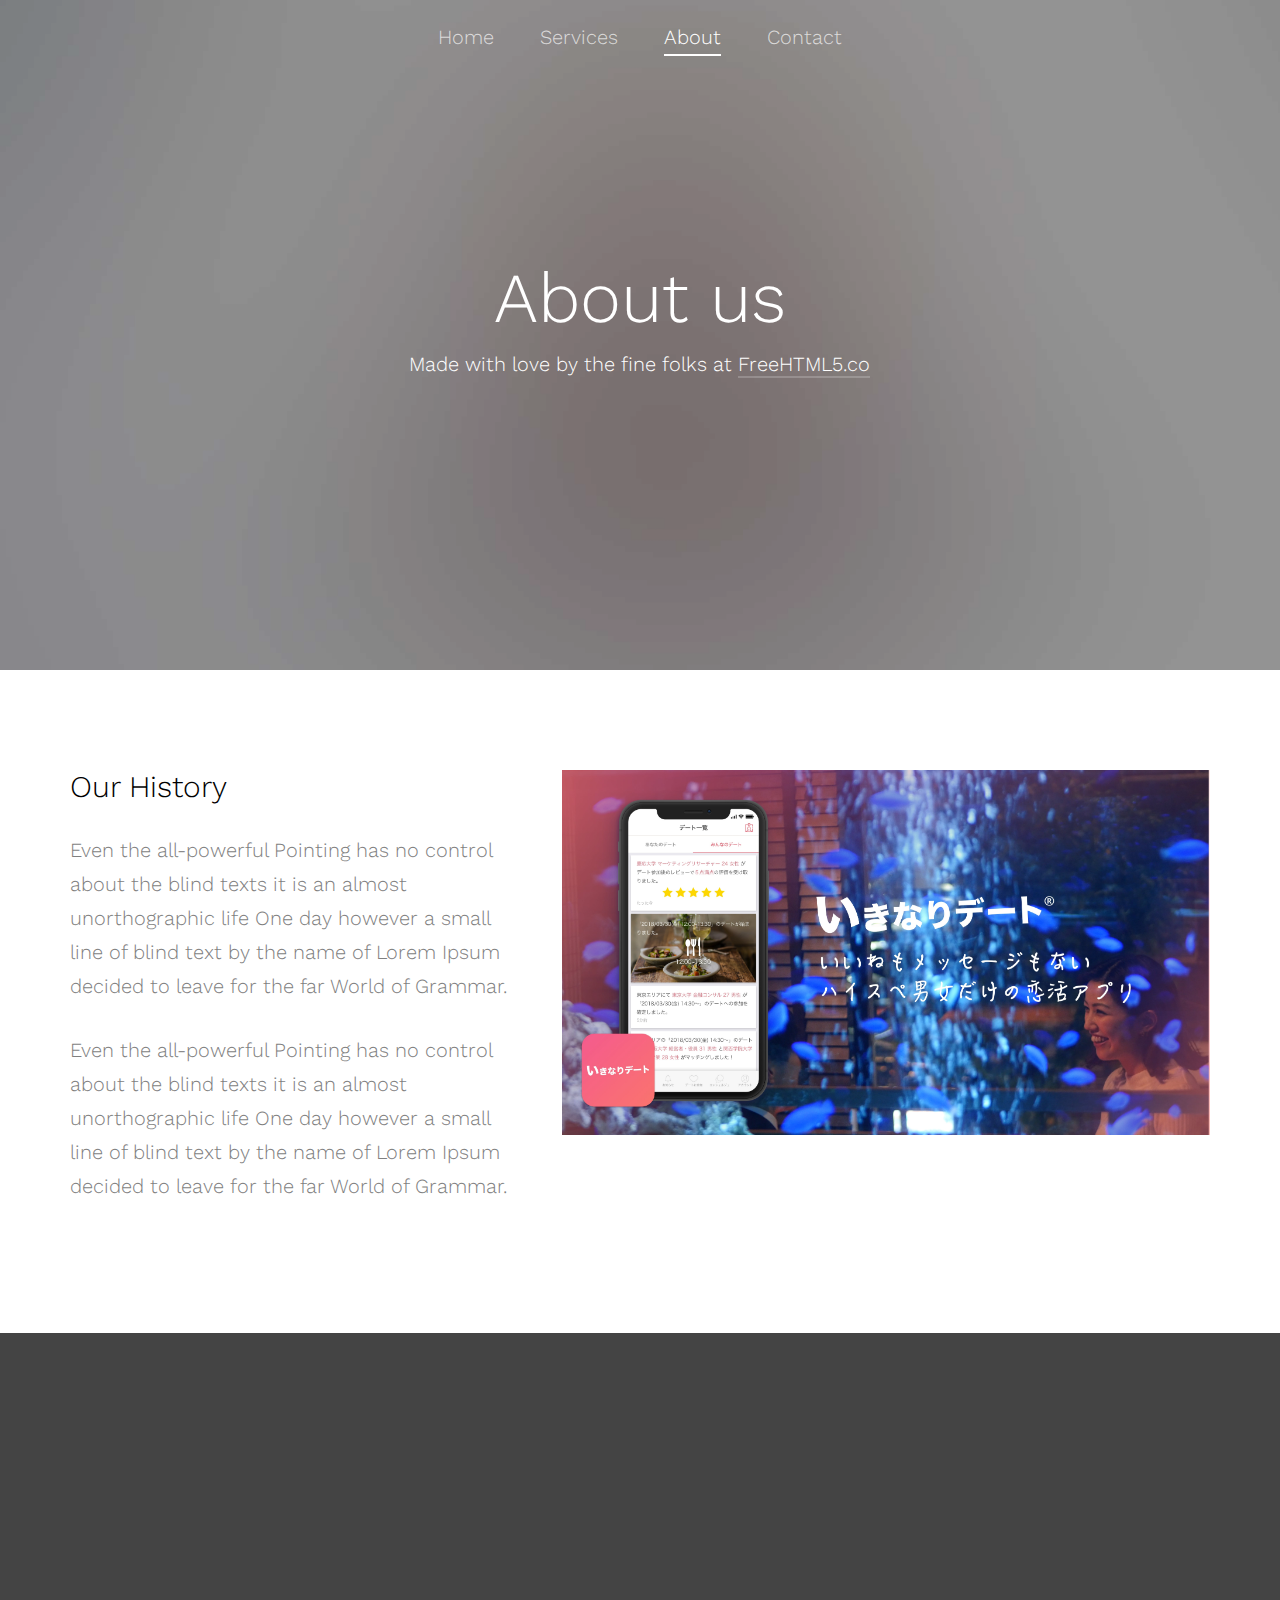
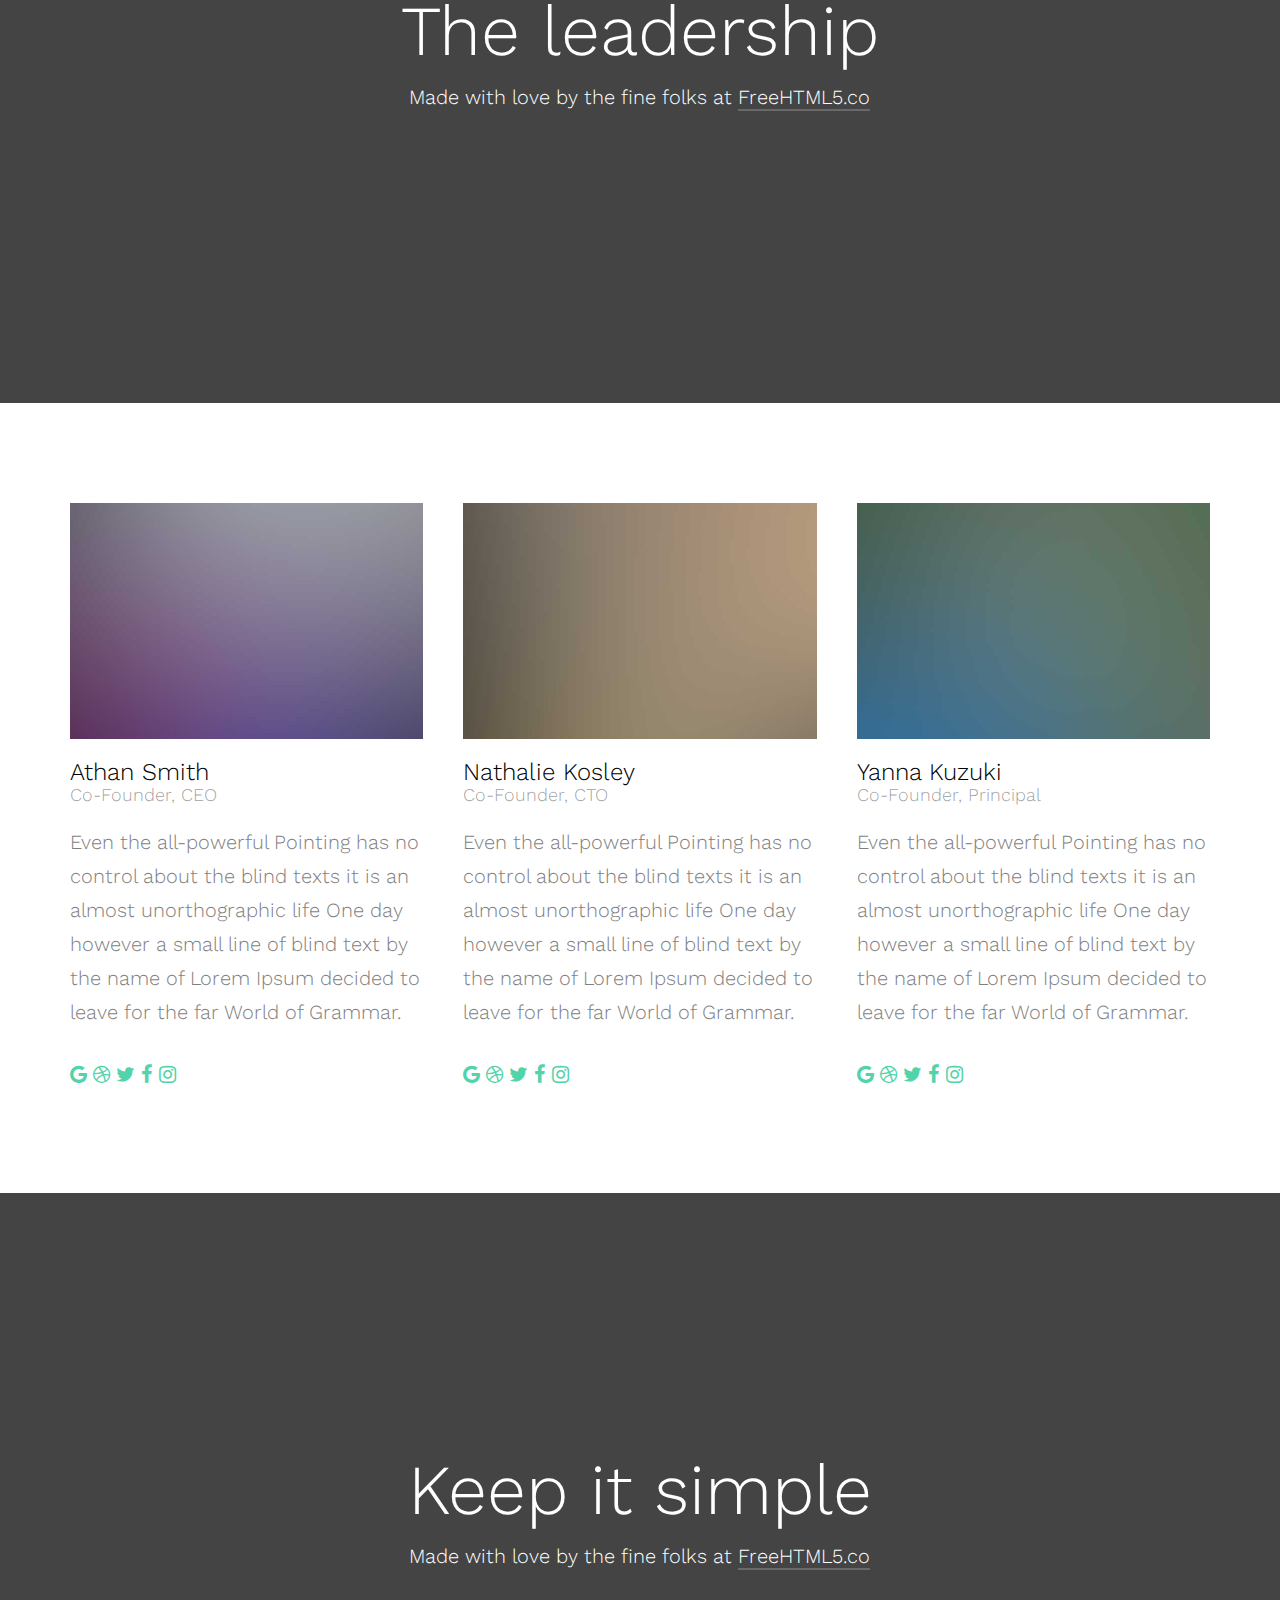
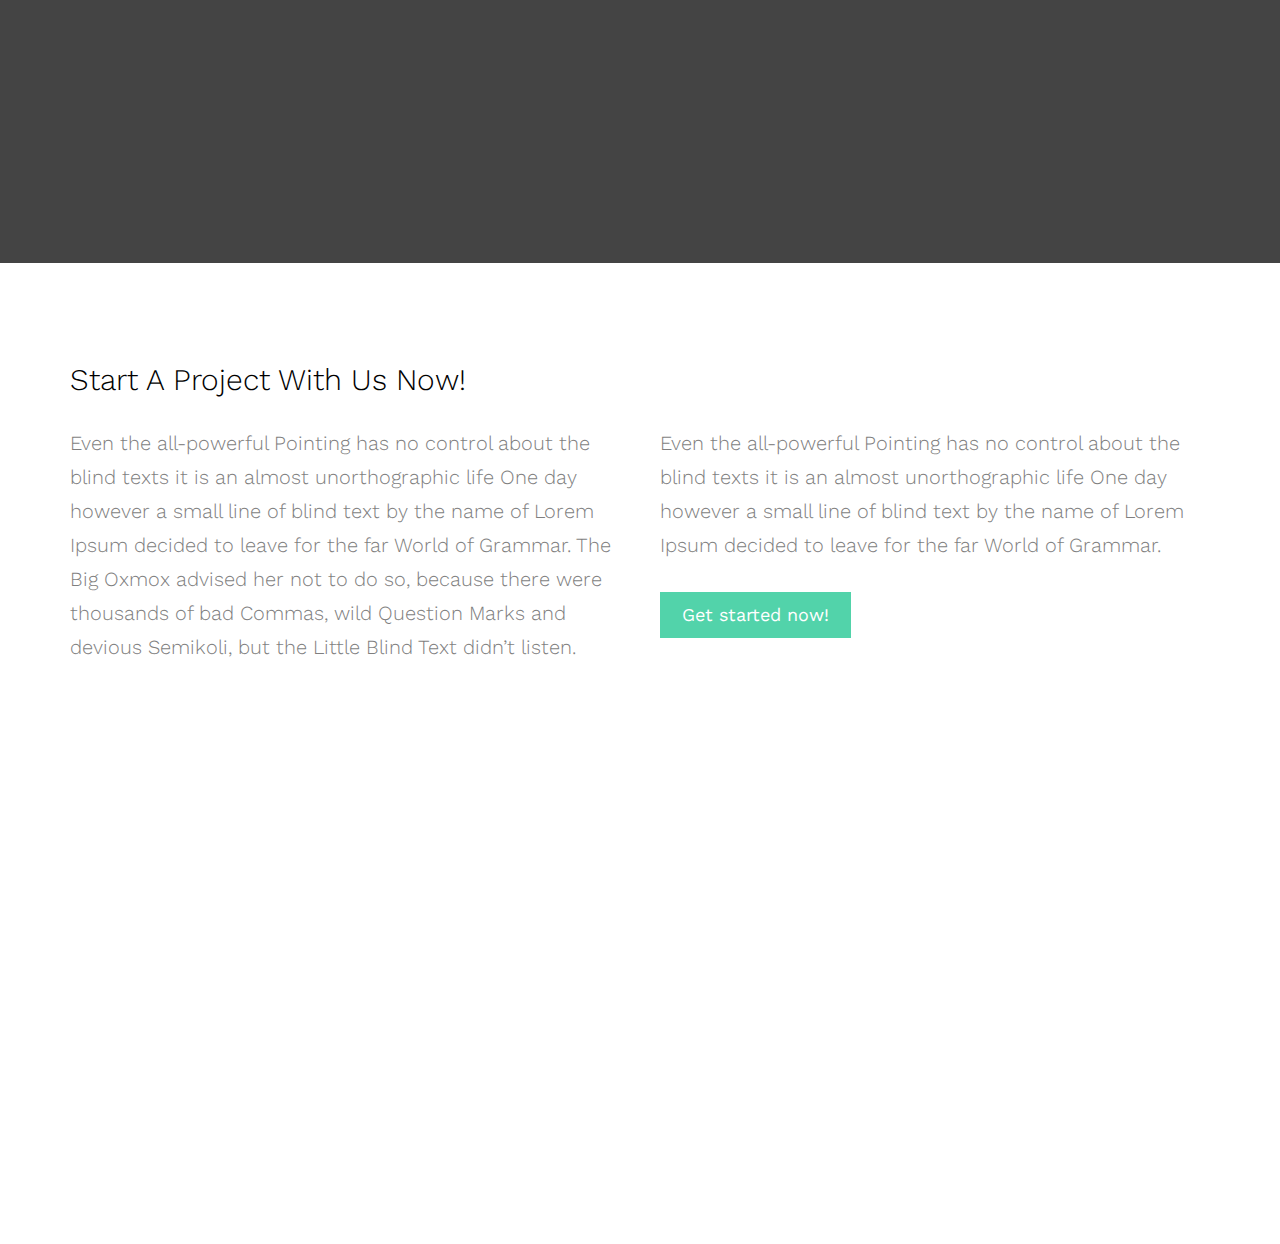
==== about.html @ 774b11d1 "Add lp template" ====
<!DOCTYPE html>
<!--[if lt IE 7]>      <html class="no-js lt-ie9 lt-ie8 lt-ie7"> <![endif]-->
<!--[if IE 7]>         <html class="no-js lt-ie9 lt-ie8"> <![endif]-->
<!--[if IE 8]>         <html class="no-js lt-ie9"> <![endif]-->
<!--[if gt IE 8]><!--> <html class="no-js"> <!--<![endif]-->
	<head>
	<meta charset="utf-8">
	<meta http-equiv="X-UA-Compatible" content="IE=edge">
	<title>Simple &mdash; Free HTML5 Bootstrap Website Template by FreeHTML5.co</title>
	<meta name="viewport" content="width=device-width, initial-scale=1">
	<meta name="description" content="Free HTML5 Website Template by FreeHTML5.co" />
	<meta name="keywords" content="free html5, free template, free bootstrap, free website template, html5, css3, mobile first, responsive" />
	<meta name="author" content="FreeHTML5.co" />

  <!-- 
	//////////////////////////////////////////////////////

	FREE HTML5 TEMPLATE 
	DESIGNED & DEVELOPED by FreeHTML5.co
		
	Website: 		http://freehtml5.co/
	Email: 			info@freehtml5.co
	Twitter: 		http://twitter.com/fh5co
	Facebook: 		https://www.facebook.com/fh5co

	//////////////////////////////////////////////////////
	 -->

  	<!-- Facebook and Twitter integration -->
	<meta property="og:title" content=""/>
	<meta property="og:image" content=""/>
	<meta property="og:url" content=""/>
	<meta property="og:site_name" content=""/>
	<meta property="og:description" content=""/>
	<meta name="twitter:title" content="" />
	<meta name="twitter:image" content="" />
	<meta name="twitter:url" content="" />
	<meta name="twitter:card" content="" />

	<!-- Place favicon.ico and apple-touch-icon.png in the root directory -->
	<link rel="shortcut icon" href="favicon.ico">

	<link href='https://fonts.googleapis.com/css?family=Work+Sans:400,300,600,400italic,700' rel='stylesheet' type='text/css'>
	
	<!-- Animate.css -->
	<link rel="stylesheet" href="css/animate.css">
	
	<!-- Magnific Popup -->
	<link rel="stylesheet" href="css/magnific-popup.css">
	<!-- Bootstrap  -->
	<link rel="stylesheet" href="css/bootstrap.css">
	<!-- Icomoon Icon Fonts-->
	<link rel="stylesheet" href="css/icomoon.css">
	<!-- Theme style  -->
	<link rel="stylesheet" href="css/style.css">

	<!-- Modernizr JS -->
	<script src="js/modernizr-2.6.2.min.js"></script>
	<!-- FOR IE9 below -->
	<!--[if lt IE 9]>
	<script src="js/respond.min.js"></script>
	<![endif]-->

	</head>
	<body>
	
	<div id="fh5co-wrap">
		<header id="fh5co-header">
			<div class="container">
				<nav class="fh5co-main-nav">
					<ul>
						<li><a href="index.html"><span>Home</span></a></li>
						<li><a href="services.html"><span>Services</span></a></li>
						<li class="fh5co-active"><a href="about.html"><span>About</span></a></li>
						<li><a href="contact.html"><span>Contact</span></a></li>
					</ul>
				</nav>
			</div>
		</header>

		<div class="fh5co-hero" style="background-image: url(images/hero_4.jpg);" data-stellar-background-ratio="0.5">
			<div class="overlay"></div>
			<div class="container">
				<div class="row">
					<div class="col-md-8 col-md-offset-2 col-sm-12 col-sm-offset-0 col-xs-12 col-xs-offset-0 text-center fh5co-table">
						<div class="fh5co-intro fh5co-table-cell">
							<h1 class="text-center">About us</h1>
							<p>Made with love by the fine folks at <a href="http://freehtml5.co">FreeHTML5.co</a></p>
						</div>
					</div>
				</div>
			</div>
		</div>
		<div class="fh5co-section">
			<div class="container">
				<div class="row">
					<div class="col-md-5">
						<h2>Our History</h2>
						<p>Even the all-powerful Pointing has no control about the blind texts it is an almost unorthographic life One day however a small line of blind text by the name of Lorem Ipsum decided to leave for the far World of Grammar. </p>
						<p>Even the all-powerful Pointing has no control about the blind texts it is an almost unorthographic life One day however a small line of blind text by the name of Lorem Ipsum decided to leave for the far World of Grammar.</p>
						
					</div>
					<div class="col-md-7">
						<img src="images/hero_1.jpg" alt="Free HTML5 by FreeHTML5.co" class="img-responsive">
					</div>
				</div>
			</div>
		</div>

		<div class="fh5co-parallax" style="background-image: url(images/hero_2.jpg);" data-stellar-background-ratio="0.5">
			<div class="overlay"></div>
			<div class="container">
				<div class="row">
					<div class="col-md-8 col-md-offset-2 col-sm-12 col-sm-offset-0 col-xs-12 col-xs-offset-0 text-center fh5co-table">
						<div class="fh5co-intro fh5co-table-cell">
							<h1 class="text-center">The leadership</h1>
							<p>Made with love by the fine folks at <a href="http://freehtml5.co">FreeHTML5.co</a></p>
						</div>
					</div>
				</div>
			</div>
		</div>

		<div class="fh5co-section">
			<div class="container">
				<div class="row">
					<div class="col-md-4 fh5co-staff">
						<img src="images/person3.jpg" alt="Free HTML5 Bootstrap Template" class="img-responsive">
						<h3>Athan Smith</h3>
						<h4>Co-Founder, CEO</h4>
						<p>Even the all-powerful Pointing has no control about the blind texts it is an almost unorthographic life One day however a small line of blind text by the name of Lorem Ipsum decided to leave for the far World of Grammar.</p>
						<ul class="fh5co-social">
							<li><a href="#"><i class="icon-google"></i></a></li>
							<li><a href="#"><i class="icon-dribbble"></i></a></li>
							<li><a href="#"><i class="icon-twitter"></i></a></li>
							<li><a href="#"><i class="icon-facebook"></i></a></li>
							<li><a href="#"><i class="icon-instagram"></i></a></li>
						</ul>
					</div>
					<div class="col-md-4 fh5co-staff">
						<img src="images/person2.jpg" alt="Free HTML5 Bootstrap Template" class="img-responsive">
						<h3>Nathalie Kosley</h3>
						<h4>Co-Founder, CTO</h4>
						<p>Even the all-powerful Pointing has no control about the blind texts it is an almost unorthographic life One day however a small line of blind text by the name of Lorem Ipsum decided to leave for the far World of Grammar.</p>
						<ul class="fh5co-social">
							<li><a href="#"><i class="icon-google"></i></a></li>
							<li><a href="#"><i class="icon-dribbble"></i></a></li>
							<li><a href="#"><i class="icon-twitter"></i></a></li>
							<li><a href="#"><i class="icon-facebook"></i></a></li>
							<li><a href="#"><i class="icon-instagram"></i></a></li>
						</ul>
					</div>
					<div class="col-md-4 fh5co-staff">
						<img src="images/person4.jpg" alt="Free HTML5 Bootstrap Template" class="img-responsive">
						<h3>Yanna Kuzuki</h3>
						<h4>Co-Founder, Principal</h4>
						<p>Even the all-powerful Pointing has no control about the blind texts it is an almost unorthographic life One day however a small line of blind text by the name of Lorem Ipsum decided to leave for the far World of Grammar.</p>
						<ul class="fh5co-social">
							<li><a href="#"><i class="icon-google"></i></a></li>
							<li><a href="#"><i class="icon-dribbble"></i></a></li>
							<li><a href="#"><i class="icon-twitter"></i></a></li>
							<li><a href="#"><i class="icon-facebook"></i></a></li>
							<li><a href="#"><i class="icon-instagram"></i></a></li>
						</ul>
					</div>
				</div>
			</div>
		</div>


		<div class="fh5co-parallax" style="background-image: url(images/hero_3.jpg);" data-stellar-background-ratio="0.5">
			<div class="overlay"></div>
			<div class="container">
				<div class="row">
					<div class="col-md-8 col-md-offset-2 col-sm-12 col-sm-offset-0 col-xs-12 col-xs-offset-0 text-center fh5co-table">
						<div class="fh5co-intro fh5co-table-cell">
							<h1 class="text-center">Keep it simple</h1>
							<p>Made with love by the fine folks at <a href="http://freehtml5.co">FreeHTML5.co</a></p>
						</div>
					</div>
				</div>
			</div>
		</div>

		<div class="fh5co-section">
			<div class="container">

				<div class="row">
					<div class="col-md-12">
						<div class="row">
							<div class="col-md-6">
								<h2>Start A Project With Us Now!</h2>
							</div>
						</div>
					</div>
					<div class="col-md-6">
						<p>Even the all-powerful Pointing has no control about the blind texts it is an almost unorthographic life One day however a small line of blind text by the name of Lorem Ipsum decided to leave for the far World of Grammar. The Big Oxmox advised her not to do so, because there were thousands of bad Commas, wild Question Marks and devious Semikoli, but the Little Blind Text didn’t listen.</p>
						
					</div>
					<div class="col-md-6">
						<p>Even the all-powerful Pointing has no control about the blind texts it is an almost unorthographic life One day however a small line of blind text by the name of Lorem Ipsum decided to leave for the far World of Grammar.</p>
						<p><a href="#" class="btn btn-primary">Get started now!</a></p>
					</div>
				</div>

			</div>
		</div>

	</div> <!-- END fh5co-wrap -->


	<footer id="fh5co-footer">
		<div class="container">
			<div class="row">
				<div class="col-md-4">
					<h3>About Us</h3>
					<p>She packed her seven versalia, put her initial into the belt and made herself on the way. When she reached the first hills of the Italic Mountains.</p>
				</div>
				<div class="col-md-3 col-md-push-1">
					<h3>Quick Links</h3>
					<ul>
						<li><a href="#">About Us</a></li>
						<li><a href="#">Products</a></li>
						<li><a href="#">Services</a></li>
						<li><a href="#">Blog</a></li>
						<li><a href="#">Contact</a></li>
					</ul>
				</div>
				<div class="col-md-3 col-md-push-1">
					<h3>Follow Us</h3>
					<ul class="fh5co-social">
						<li><a href="#"><i class="icon-twitter"></i> <span>Twitter</span></a></li>
						<li><a href="#"><i class="icon-facebook"></i> <span>Facebook</span></a></li>
						<li><a href="#"><i class="icon-instagram"></i> <span>Instagram</span></a></li>
						<li><a href="#"><i class="icon-google"></i> <span>Google Plus</span></a></li>
					</ul>
				</div>
			</div>
			<div class="row">
				<div class="col-md-12 fh5co-copyright text-center">
					<p><small>&copy; 2016 Free HTML5 Simple. All Rights Reserved. </small> <small>Made with care by <a href="http://freehtml5.co/" target="_blank">FreeHTML5.co</a> Demo Images: <a href="http://unsplash.com" target="_blank">Unsplash</a></small></p>
				</div>
			</div>
		</div>
	</footer>
	
	<!-- jQuery -->
	<script src="js/jquery.min.js"></script>
	<!-- jQuery Easing -->
	<script src="js/jquery.easing.1.3.js"></script>
	<!-- Bootstrap -->
	<script src="js/bootstrap.min.js"></script>
	<!-- Waypoints -->
	<script src="js/jquery.waypoints.min.js"></script>
	<!-- Stellar -->
	<script src="js/jquery.stellar.min.js"></script>
	<!-- MAIN JS -->
	<script src="js/main.js"></script>

	</body>
</html>
---- css/icomoon.css ----
@font-face {
    font-family: 'icomoon';
    src:    url('../fonts/icomoon/icomoon.eot?195opb');
    src:    url('../fonts/icomoon/icomoon.eot?195opb#iefix') format('embedded-opentype'),
        url('../fonts/icomoon/icomoon.ttf?195opb') format('truetype'),
        url('../fonts/icomoon/icomoon.woff?195opb') format('woff'),
        url('../fonts/icomoon/icomoon.svg?195opb#icomoon') format('svg');
    font-weight: normal;
    font-style: normal;
}

[class^="icon-"], [class*=" icon-"] {
    /* use !important to prevent issues with browser extensions that change fonts */
    font-family: 'icomoon' !important;
    speak: none;
    font-style: normal;
    font-weight: normal;
    font-variant: normal;
    text-transform: none;
    line-height: 1;

    /* Better Font Rendering =========== */
    -webkit-font-smoothing: antialiased;
    -moz-osx-font-smoothing: grayscale;
}

.icon-glass:before {
    content: "\f000";
}
.icon-music:before {
    content: "\f001";
}
.icon-search:before {
    content: "\f002";
}
.icon-envelope-o:before {
    content: "\f003";
}
.icon-heart:before {
    content: "\f004";
}
.icon-star:before {
    content: "\f005";
}
.icon-star-o:before {
    content: "\f006";
}
.icon-user:before {
    content: "\f007";
}
.icon-film:before {
    content: "\f008";
}
.icon-th-large:before {
    content: "\f009";
}
.icon-th:before {
    content: "\f00a";
}
.icon-th-list:before {
    content: "\f00b";
}
.icon-check:before {
    content: "\f00c";
}
.icon-close:before {
    content: "\f00d";
}
.icon-remove:before {
    content: "\f00d";
}
.icon-times:before {
    content: "\f00d";
}
.icon-search-plus:before {
    content: "\f00e";
}
.icon-search-minus:before {
    content: "\f010";
}
.icon-power-off:before {
    content: "\f011";
}
.icon-signal:before {
    content: "\f012";
}
.icon-cog:before {
    content: "\f013";
}
.icon-gear:before {
    content: "\f013";
}
.icon-trash-o:before {
    content: "\f014";
}
.icon-home:before {
    content: "\f015";
}
.icon-file-o:before {
    content: "\f016";
}
.icon-clock-o:before {
    content: "\f017";
}
.icon-road:before {
    content: "\f018";
}
.icon-download:before {
    content: "\f019";
}
.icon-arrow-circle-o-down:before {
    content: "\f01a";
}
.icon-arrow-circle-o-up:before {
    content: "\f01b";
}
.icon-inbox:before {
    content: "\f01c";
}
.icon-play-circle-o:before {
    content: "\f01d";
}
.icon-repeat:before {
    content: "\f01e";
}
.icon-rotate-right:before {
    content: "\f01e";
}
.icon-refresh:before {
    content: "\f021";
}
.icon-list-alt:before {
    content: "\f022";
}
.icon-lock:before {
    content: "\f023";
}
.icon-flag:before {
    content: "\f024";
}
.icon-headphones:before {
    content: "\f025";
}
.icon-volume-off:before {
    content: "\f026";
}
.icon-volume-down:before {
    content: "\f027";
}
.icon-volume-up:before {
    content: "\f028";
}
.icon-qrcode:before {
    content: "\f029";
}
.icon-barcode:before {
    content: "\f02a";
}
.icon-tag:before {
    content: "\f02b";
}
.icon-tags:before {
    content: "\f02c";
}
.icon-book:before {
    content: "\f02d";
}
.icon-bookmark:before {
    content: "\f02e";
}
.icon-print:before {
    content: "\f02f";
}
.icon-camera:before {
    content: "\f030";
}
.icon-font:before {
    content: "\f031";
}
.icon-bold:before {
    content: "\f032";
}
.icon-italic:before {
    content: "\f033";
}
.icon-text-height:before {
    content: "\f034";
}
.icon-text-width:before {
    content: "\f035";
}
.icon-align-left:before {
    content: "\f036";
}
.icon-align-center:before {
    content: "\f037";
}
.icon-align-right:before {
    content: "\f038";
}
.icon-align-justify:before {
    content: "\f039";
}
.icon-list:before {
    content: "\f03a";
}
.icon-dedent:before {
    content: "\f03b";
}
.icon-outdent:before {
    content: "\f03b";
}
.icon-indent:before {
    content: "\f03c";
}
.icon-video-camera:before {
    content: "\f03d";
}
.icon-image:before {
    content: "\f03e";
}
.icon-photo:before {
    content: "\f03e";
}
.icon-picture-o:before {
    content: "\f03e";
}
.icon-pencil:before {
    content: "\f040";
}
.icon-map-marker:before {
    content: "\f041";
}
.icon-adjust:before {
    content: "\f042";
}
.icon-tint:before {
    content: "\f043";
}
.icon-edit:before {
    content: "\f044";
}
.icon-pencil-square-o:before {
    content: "\f044";
}
.icon-share-square-o:before {
    content: "\f045";
}
.icon-check-square-o:before {
    content: "\f046";
}
.icon-arrows:before {
    content: "\f047";
}
.icon-step-backward:before {
    content: "\f048";
}
.icon-fast-backward:before {
    content: "\f049";
}
.icon-backward:before {
    content: "\f04a";
}
.icon-play:before {
    content: "\f04b";
}
.icon-pause:before {
    content: "\f04c";
}
.icon-stop:before {
    content: "\f04d";
}
.icon-forward:before {
    content: "\f04e";
}
.icon-fast-forward:before {
    content: "\f050";
}
.icon-step-forward:before {
    content: "\f051";
}
.icon-eject:before {
    content: "\f052";
}
.icon-chevron-left:before {
    content: "\f053";
}
.icon-chevron-right:before {
    content: "\f054";
}
.icon-plus-circle:before {
    content: "\f055";
}
.icon-minus-circle:before {
    content: "\f056";
}
.icon-times-circle:before {
    content: "\f057";
}
.icon-check-circle:before {
    content: "\f058";
}
.icon-question-circle:before {
    content: "\f059";
}
.icon-info-circle:before {
    content: "\f05a";
}
.icon-crosshairs:before {
    content: "\f05b";
}
.icon-times-circle-o:before {
    content: "\f05c";
}
.icon-check-circle-o:before {
    content: "\f05d";
}
.icon-ban:before {
    content: "\f05e";
}
.icon-arrow-left:before {
    content: "\f060";
}
.icon-arrow-right:before {
    content: "\f061";
}
.icon-arrow-up:before {
    content: "\f062";
}
.icon-arrow-down:before {
    content: "\f063";
}
.icon-mail-forward:before {
    content: "\f064";
}
.icon-share:before {
    content: "\f064";
}
.icon-expand:before {
    content: "\f065";
}
.icon-compress:before {
    content: "\f066";
}
.icon-plus:before {
    content: "\f067";
}
.icon-minus:before {
    content: "\f068";
}
.icon-asterisk:before {
    content: "\f069";
}
.icon-exclamation-circle:before {
    content: "\f06a";
}
.icon-gift:before {
    content: "\f06b";
}
.icon-leaf:before {
    content: "\f06c";
}
.icon-fire:before {
    content: "\f06d";
}
.icon-eye:before {
    content: "\f06e";
}
.icon-eye-slash:before {
    content: "\f070";
}
.icon-exclamation-triangle:before {
    content: "\f071";
}
.icon-warning:before {
    content: "\f071";
}
.icon-plane:before {
    content: "\f072";
}
.icon-calendar:before {
    content: "\f073";
}
.icon-random:before {
    content: "\f074";
}
.icon-comment:before {
    content: "\f075";
}
.icon-magnet:before {
    content: "\f076";
}
.icon-chevron-up:before {
    content: "\f077";
}
.icon-chevron-down:before {
    content: "\f078";
}
.icon-retweet:before {
    content: "\f079";
}
.icon-shopping-cart:before {
    content: "\f07a";
}
.icon-folder:before {
    content: "\f07b";
}
.icon-folder-open:before {
    content: "\f07c";
}
.icon-arrows-v:before {
    content: "\f07d";
}
.icon-arrows-h:before {
    content: "\f07e";
}
.icon-bar-chart:before {
    content: "\f080";
}
.icon-bar-chart-o:before {
    content: "\f080";
}
.icon-twitter-square:before {
    content: "\f081";
}
.icon-facebook-square:before {
    content: "\f082";
}
.icon-camera-retro:before {
    content: "\f083";
}
.icon-key:before {
    content: "\f084";
}
.icon-cogs:before {
    content: "\f085";
}
.icon-gears:before {
    content: "\f085";
}
.icon-comments:before {
    content: "\f086";
}
.icon-thumbs-o-up:before {
    content: "\f087";
}
.icon-thumbs-o-down:before {
    content: "\f088";
}
.icon-star-half:before {
    content: "\f089";
}
.icon-heart-o:before {
    content: "\f08a";
}
.icon-sign-out:before {
    content: "\f08b";
}
.icon-linkedin-square:before {
    content: "\f08c";
}
.icon-thumb-tack:before {
    content: "\f08d";
}
.icon-external-link:before {
    content: "\f08e";
}
.icon-sign-in:before {
    content: "\f090";
}
.icon-trophy:before {
    content: "\f091";
}
.icon-github-square:before {
    content: "\f092";
}
.icon-upload:before {
    content: "\f093";
}
.icon-lemon-o:before {
    content: "\f094";
}
.icon-phone:before {
    content: "\f095";
}
.icon-square-o:before {
    content: "\f096";
}
.icon-bookmark-o:before {
    content: "\f097";
}
.icon-phone-square:before {
    content: "\f098";
}
.icon-twitter:before {
    content: "\f099";
}
.icon-facebook:before {
    content: "\f09a";
}
.icon-facebook-f:before {
    content: "\f09a";
}
.icon-github:before {
    content: "\f09b";
}
.icon-unlock:before {
    content: "\f09c";
}
.icon-credit-card:before {
    content: "\f09d";
}
.icon-feed:before {
    content: "\f09e";
}
.icon-rss:before {
    content: "\f09e";
}
.icon-hdd-o:before {
    content: "\f0a0";
}
.icon-bullhorn:before {
    content: "\f0a1";
}
.icon-bell-o:before {
    content: "\f0a2";
}
.icon-certificate:before {
    content: "\f0a3";
}
.icon-hand-o-right:before {
    content: "\f0a4";
}
.icon-hand-o-left:before {
    content: "\f0a5";
}
.icon-hand-o-up:before {
    content: "\f0a6";
}
.icon-hand-o-down:before {
    content: "\f0a7";
}
.icon-arrow-circle-left:before {
    content: "\f0a8";
}
.icon-arrow-circle-right:before {
    content: "\f0a9";
}
.icon-arrow-circle-up:before {
    content: "\f0aa";
}
.icon-arrow-circle-down:before {
    content: "\f0ab";
}
.icon-globe:before {
    content: "\f0ac";
}
.icon-wrench:before {
    content: "\f0ad";
}
.icon-tasks:before {
    content: "\f0ae";
}
.icon-filter:before {
    content: "\f0b0";
}
.icon-briefcase:before {
    content: "\f0b1";
}
.icon-arrows-alt:before {
    content: "\f0b2";
}
.icon-group:before {
    content: "\f0c0";
}
.icon-users:before {
    content: "\f0c0";
}
.icon-chain:before {
    content: "\f0c1";
}
.icon-link:before {
    content: "\f0c1";
}
.icon-cloud:before {
    content: "\f0c2";
}
.icon-flask:before {
    content: "\f0c3";
}
.icon-cut:before {
    content: "\f0c4";
}
.icon-scissors:before {
    content: "\f0c4";
}
.icon-copy:before {
    content: "\f0c5";
}
.icon-files-o:before {
    content: "\f0c5";
}
.icon-paperclip:before {
    content: "\f0c6";
}
.icon-floppy-o:before {
    content: "\f0c7";
}
.icon-save:before {
    content: "\f0c7";
}
.icon-square:before {
    content: "\f0c8";
}
.icon-bars:before {
    content: "\f0c9";
}
.icon-navicon:before {
    content: "\f0c9";
}
.icon-reorder:before {
    content: "\f0c9";
}
.icon-list-ul:before {
    content: "\f0ca";
}
.icon-list-ol:before {
    content: "\f0cb";
}
.icon-strikethrough:before {
    content: "\f0cc";
}
.icon-underline:before {
    content: "\f0cd";
}
.icon-table:before {
    content: "\f0ce";
}
.icon-magic:before {
    content: "\f0d0";
}
.icon-truck:before {
    content: "\f0d1";
}
.icon-pinterest:before {
    content: "\f0d2";
}
.icon-pinterest-square:before {
    content: "\f0d3";
}
.icon-google-plus-square:before {
    content: "\f0d4";
}
.icon-google-plus:before {
    content: "\f0d5";
}
.icon-money:before {
    content: "\f0d6";
}
.icon-caret-down:before {
    content: "\f0d7";
}
.icon-caret-up:before {
    content: "\f0d8";
}
.icon-caret-left:before {
    content: "\f0d9";
}
.icon-caret-right:before {
    content: "\f0da";
}
.icon-columns:before {
    content: "\f0db";
}
.icon-sort:before {
    content: "\f0dc";
}
.icon-unsorted:before {
    content: "\f0dc";
}
.icon-sort-desc:before {
    content: "\f0dd";
}
.icon-sort-down:before {
    content: "\f0dd";
}
.icon-sort-asc:before {
    content: "\f0de";
}
.icon-sort-up:before {
    content: "\f0de";
}
.icon-envelope:before {
    content: "\f0e0";
}
.icon-linkedin:before {
    content: "\f0e1";
}
.icon-rotate-left:before {
    content: "\f0e2";
}
.icon-undo:before {
    content: "\f0e2";
}
.icon-gavel:before {
    content: "\f0e3";
}
.icon-legal:before {
    content: "\f0e3";
}
.icon-dashboard:before {
    content: "\f0e4";
}
.icon-tachometer:before {
    content: "\f0e4";
}
.icon-comment-o:before {
    content: "\f0e5";
}
.icon-comments-o:before {
    content: "\f0e6";
}
.icon-bolt:before {
    content: "\f0e7";
}
.icon-flash:before {
    content: "\f0e7";
}
.icon-sitemap:before {
    content: "\f0e8";
}
.icon-umbrella:before {
    content: "\f0e9";
}
.icon-clipboard:before {
    content: "\f0ea";
}
.icon-paste:before {
    content: "\f0ea";
}
.icon-lightbulb-o:before {
    content: "\f0eb";
}
.icon-exchange:before {
    content: "\f0ec";
}
.icon-cloud-download:before {
    content: "\f0ed";
}
.icon-cloud-upload:before {
    content: "\f0ee";
}
.icon-user-md:before {
    content: "\f0f0";
}
.icon-stethoscope:before {
    content: "\f0f1";
}
.icon-suitcase:before {
    content: "\f0f2";
}
.icon-bell:before {
    content: "\f0f3";
}
.icon-coffee:before {
    content: "\f0f4";
}
.icon-cutlery:before {
    content: "\f0f5";
}
.icon-file-text-o:before {
    content: "\f0f6";
}
.icon-building-o:before {
    content: "\f0f7";
}
.icon-hospital-o:before {
    content: "\f0f8";
}
.icon-ambulance:before {
    content: "\f0f9";
}
.icon-medkit:before {
    content: "\f0fa";
}
.icon-fighter-jet:before {
    content: "\f0fb";
}
.icon-beer:before {
    content: "\f0fc";
}
.icon-h-square:before {
    content: "\f0fd";
}
.icon-plus-square:before {
    content: "\f0fe";
}
.icon-angle-double-left:before {
    content: "\f100";
}
.icon-angle-double-right:before {
    content: "\f101";
}
.icon-angle-double-up:before {
    content: "\f102";
}
.icon-angle-double-down:before {
    content: "\f103";
}
.icon-angle-left:before {
    content: "\f104";
}
.icon-angle-right:before {
    content: "\f105";
}
.icon-angle-up:before {
    content: "\f106";
}
.icon-angle-down:before {
    content: "\f107";
}
.icon-desktop:before {
    content: "\f108";
}
.icon-laptop:before {
    content: "\f109";
}
.icon-tablet:before {
    content: "\f10a";
}
.icon-mobile:before {
    content: "\f10b";
}
.icon-mobile-phone:before {
    content: "\f10b";
}
.icon-circle-o:before {
    content: "\f10c";
}
.icon-quote-left:before {
    content: "\f10d";
}
.icon-quote-right:before {
    content: "\f10e";
}
.icon-spinner:before {
    content: "\f110";
}
.icon-circle:before {
    content: "\f111";
}
.icon-mail-reply:before {
    content: "\f112";
}
.icon-reply:before {
    content: "\f112";
}
.icon-github-alt:before {
    content: "\f113";
}
.icon-folder-o:before {
    content: "\f114";
}
.icon-folder-open-o:before {
    content: "\f115";
}
.icon-smile-o:before {
    content: "\f118";
}
.icon-frown-o:before {
    content: "\f119";
}
.icon-meh-o:before {
    content: "\f11a";
}
.icon-gamepad:before {
    content: "\f11b";
}
.icon-keyboard-o:before {
    content: "\f11c";
}
.icon-flag-o:before {
    content: "\f11d";
}
.icon-flag-checkered:before {
    content: "\f11e";
}
.icon-terminal:before {
    content: "\f120";
}
.icon-code:before {
    content: "\f121";
}
.icon-mail-reply-all:before {
    content: "\f122";
}
.icon-reply-all:before {
    content: "\f122";
}
.icon-star-half-empty:before {
    content: "\f123";
}
.icon-star-half-full:before {
    content: "\f123";
}
.icon-star-half-o:before {
    content: "\f123";
}
.icon-location-arrow:before {
    content: "\f124";
}
.icon-crop:before {
    content: "\f125";
}
.icon-code-fork:before {
    content: "\f126";
}
.icon-chain-broken:before {
    content: "\f127";
}
.icon-unlink:before {
    content: "\f127";
}
.icon-question:before {
    content: "\f128";
}
.icon-info:before {
    content: "\f129";
}
.icon-exclamation:before {
    content: "\f12a";
}
.icon-superscript:before {
    content: "\f12b";
}
.icon-subscript:before {
    content: "\f12c";
}
.icon-eraser:before {
    content: "\f12d";
}
.icon-puzzle-piece:before {
    content: "\f12e";
}
.icon-microphone:before {
    content: "\f130";
}
.icon-microphone-slash:before {
    content: "\f131";
}
.icon-shield:before {
    content: "\f132";
}
.icon-calendar-o:before {
    content: "\f133";
}
.icon-fire-extinguisher:before {
    content: "\f134";
}
.icon-rocket:before {
    content: "\f135";
}
.icon-maxcdn:before {
    content: "\f136";
}
.icon-chevron-circle-left:before {
    content: "\f137";
}
.icon-chevron-circle-right:before {
    content: "\f138";
}
.icon-chevron-circle-up:before {
    content: "\f139";
}
.icon-chevron-circle-down:before {
    content: "\f13a";
}
.icon-html5:before {
    content: "\f13b";
}
.icon-css3:before {
    content: "\f13c";
}
.icon-anchor:before {
    content: "\f13d";
}
.icon-unlock-alt:before {
    content: "\f13e";
}
.icon-bullseye:before {
    content: "\f140";
}
.icon-ellipsis-h:before {
    content: "\f141";
}
.icon-ellipsis-v:before {
    content: "\f142";
}
.icon-rss-square:before {
    content: "\f143";
}
.icon-play-circle:before {
    content: "\f144";
}
.icon-ticket:before {
    content: "\f145";
}
.icon-minus-square:before {
    content: "\f146";
}
.icon-minus-square-o:before {
    content: "\f147";
}
.icon-level-up:before {
    content: "\f148";
}
.icon-level-down:before {
    content: "\f149";
}
.icon-check-square:before {
    content: "\f14a";
}
.icon-pencil-square:before {
    content: "\f14b";
}
.icon-external-link-square:before {
    content: "\f14c";
}
.icon-share-square:before {
    content: "\f14d";
}
.icon-compass:before {
    content: "\f14e";
}
.icon-caret-square-o-down:before {
    content: "\f150";
}
.icon-toggle-down:before {
    content: "\f150";
}
.icon-caret-square-o-up:before {
    content: "\f151";
}
.icon-toggle-up:before {
    content: "\f151";
}
.icon-caret-square-o-right:before {
    content: "\f152";
}
.icon-toggle-right:before {
    content: "\f152";
}
.icon-eur:before {
    content: "\f153";
}
.icon-euro:before {
    content: "\f153";
}
.icon-gbp:before {
    content: "\f154";
}
.icon-dollar:before {
    content: "\f155";
}
.icon-usd:before {
    content: "\f155";
}
.icon-inr:before {
    content: "\f156";
}
.icon-rupee:before {
    content: "\f156";
}
.icon-cny:before {
    content: "\f157";
}
.icon-jpy:before {
    content: "\f157";
}
.icon-rmb:before {
    content: "\f157";
}
.icon-yen:before {
    content: "\f157";
}
.icon-rouble:before {
    content: "\f158";
}
.icon-rub:before {
    content: "\f158";
}
.icon-ruble:before {
    content: "\f158";
}
.icon-krw:before {
    content: "\f159";
}
.icon-won:before {
    content: "\f159";
}
.icon-bitcoin:before {
    content: "\f15a";
}
.icon-btc:before {
    content: "\f15a";
}
.icon-file:before {
    content: "\f15b";
}
.icon-file-text:before {
    content: "\f15c";
}
.icon-sort-alpha-asc:before {
    content: "\f15d";
}
.icon-sort-alpha-desc:before {
    content: "\f15e";
}
.icon-sort-amount-asc:before {
    content: "\f160";
}
.icon-sort-amount-desc:before {
    content: "\f161";
}
.icon-sort-numeric-asc:before {
    content: "\f162";
}
.icon-sort-numeric-desc:before {
    content: "\f163";
}
.icon-thumbs-up:before {
    content: "\f164";
}
.icon-thumbs-down:before {
    content: "\f165";
}
.icon-youtube-square:before {
    content: "\f166";
}
.icon-youtube:before {
    content: "\f167";
}
.icon-xing:before {
    content: "\f168";
}
.icon-xing-square:before {
    content: "\f169";
}
.icon-youtube-play:before {
    content: "\f16a";
}
.icon-dropbox:before {
    content: "\f16b";
}
.icon-stack-overflow:before {
    content: "\f16c";
}
.icon-instagram:before {
    content: "\f16d";
}
.icon-flickr:before {
    content: "\f16e";
}
.icon-adn:before {
    content: "\f170";
}
.icon-bitbucket:before {
    content: "\f171";
}
.icon-bitbucket-square:before {
    content: "\f172";
}
.icon-tumblr:before {
    content: "\f173";
}
.icon-tumblr-square:before {
    content: "\f174";
}
.icon-long-arrow-down:before {
    content: "\f175";
}
.icon-long-arrow-up:before {
    content: "\f176";
}
.icon-long-arrow-left:before {
    content: "\f177";
}
.icon-long-arrow-right:before {
    content: "\f178";
}
.icon-apple:before {
    content: "\f179";
}
.icon-windows:before {
    content: "\f17a";
}
.icon-android:before {
    content: "\f17b";
}
.icon-linux:before {
    content: "\f17c";
}
.icon-dribbble:before {
    content: "\f17d";
}
.icon-skype:before {
    content: "\f17e";
}
.icon-foursquare:before {
    content: "\f180";
}
.icon-trello:before {
    content: "\f181";
}
.icon-female:before {
    content: "\f182";
}
.icon-male:before {
    content: "\f183";
}
.icon-gittip:before {
    content: "\f184";
}
.icon-gratipay:before {
    content: "\f184";
}
.icon-sun-o:before {
    content: "\f185";
}
.icon-moon-o:before {
    content: "\f186";
}
.icon-archive:before {
    content: "\f187";
}
.icon-bug:before {
    content: "\f188";
}
.icon-vk:before {
    content: "\f189";
}
.icon-weibo:before {
    content: "\f18a";
}
.icon-renren:before {
    content: "\f18b";
}
.icon-pagelines:before {
    content: "\f18c";
}
.icon-stack-exchange:before {
    content: "\f18d";
}
.icon-arrow-circle-o-right:before {
    content: "\f18e";
}
.icon-arrow-circle-o-left:before {
    content: "\f190";
}
.icon-caret-square-o-left:before {
    content: "\f191";
}
.icon-toggle-left:before {
    content: "\f191";
}
.icon-dot-circle-o:before {
    content: "\f192";
}
.icon-wheelchair:before {
    content: "\f193";
}
.icon-vimeo-square:before {
    content: "\f194";
}
.icon-try:before {
    content: "\f195";
}
.icon-turkish-lira:before {
    content: "\f195";
}
.icon-plus-square-o:before {
    content: "\f196";
}
.icon-space-shuttle:before {
    content: "\f197";
}
.icon-slack:before {
    content: "\f198";
}
.icon-envelope-square:before {
    content: "\f199";
}
.icon-wordpress:before {
    content: "\f19a";
}
.icon-openid:before {
    content: "\f19b";
}
.icon-bank:before {
    content: "\f19c";
}
.icon-institution:before {
    content: "\f19c";
}
.icon-university:before {
    content: "\f19c";
}
.icon-graduation-cap:before {
    content: "\f19d";
}
.icon-mortar-board:before {
    content: "\f19d";
}
.icon-yahoo:before {
    content: "\f19e";
}
.icon-google:before {
    content: "\f1a0";
}
.icon-reddit:before {
    content: "\f1a1";
}
.icon-reddit-square:before {
    content: "\f1a2";
}
.icon-stumbleupon-circle:before {
    content: "\f1a3";
}
.icon-stumbleupon:before {
    content: "\f1a4";
}
.icon-delicious:before {
    content: "\f1a5";
}
.icon-digg:before {
    content: "\f1a6";
}
.icon-pied-piper-pp:before {
    content: "\f1a7";
}
.icon-pied-piper-alt:before {
    content: "\f1a8";
}
.icon-drupal:before {
    content: "\f1a9";
}
.icon-joomla:before {
    content: "\f1aa";
}
.icon-language:before {
    content: "\f1ab";
}
.icon-fax:before {
    content: "\f1ac";
}
.icon-building:before {
    content: "\f1ad";
}
.icon-child:before {
    content: "\f1ae";
}
.icon-paw:before {
    content: "\f1b0";
}
.icon-spoon:before {
    content: "\f1b1";
}
.icon-cube:before {
    content: "\f1b2";
}
.icon-cubes:before {
    content: "\f1b3";
}
.icon-behance:before {
    content: "\f1b4";
}
.icon-behance-square:before {
    content: "\f1b5";
}
.icon-steam:before {
    content: "\f1b6";
}
.icon-steam-square:before {
    content: "\f1b7";
}
.icon-recycle:before {
    content: "\f1b8";
}
.icon-automobile:before {
    content: "\f1b9";
}
.icon-car:before {
    content: "\f1b9";
}
.icon-cab:before {
    content: "\f1ba";
}
.icon-taxi:before {
    content: "\f1ba";
}
.icon-tree:before {
    content: "\f1bb";
}
.icon-spotify:before {
    content: "\f1bc";
}
.icon-deviantart:before {
    content: "\f1bd";
}
.icon-soundcloud:before {
    content: "\f1be";
}
.icon-database:before {
    content: "\f1c0";
}
.icon-file-pdf-o:before {
    content: "\f1c1";
}
.icon-file-word-o:before {
    content: "\f1c2";
}
.icon-file-excel-o:before {
    content: "\f1c3";
}
.icon-file-powerpoint-o:before {
    content: "\f1c4";
}
.icon-file-image-o:before {
    content: "\f1c5";
}
.icon-file-photo-o:before {
    content: "\f1c5";
}
.icon-file-picture-o:before {
    content: "\f1c5";
}
.icon-file-archive-o:before {
    content: "\f1c6";
}
.icon-file-zip-o:before {
    content: "\f1c6";
}
.icon-file-audio-o:before {
    content: "\f1c7";
}
.icon-file-sound-o:before {
    content: "\f1c7";
}
.icon-file-movie-o:before {
    content: "\f1c8";
}
.icon-file-video-o:before {
    content: "\f1c8";
}
.icon-file-code-o:before {
    content: "\f1c9";
}
.icon-vine:before {
    content: "\f1ca";
}
.icon-codepen:before {
    content: "\f1cb";
}
.icon-jsfiddle:before {
    content: "\f1cc";
}
.icon-life-bouy:before {
    content: "\f1cd";
}
.icon-life-buoy:before {
    content: "\f1cd";
}
.icon-life-ring:before {
    content: "\f1cd";
}
.icon-life-saver:before {
    content: "\f1cd";
}
.icon-support:before {
    content: "\f1cd";
}
.icon-circle-o-notch:before {
    content: "\f1ce";
}
.icon-ra:before {
    content: "\f1d0";
}
.icon-rebel:before {
    content: "\f1d0";
}
.icon-resistance:before {
    content: "\f1d0";
}
.icon-empire:before {
    content: "\f1d1";
}
.icon-ge:before {
    content: "\f1d1";
}
.icon-git-square:before {
    content: "\f1d2";
}
.icon-git:before {
    content: "\f1d3";
}
.icon-hacker-news:before {
    content: "\f1d4";
}
.icon-y-combinator-square:before {
    content: "\f1d4";
}
.icon-yc-square:before {
    content: "\f1d4";
}
.icon-tencent-weibo:before {
    content: "\f1d5";
}
.icon-qq:before {
    content: "\f1d6";
}
.icon-wechat:before {
    content: "\f1d7";
}
.icon-weixin:before {
    content: "\f1d7";
}
.icon-paper-plane:before {
    content: "\f1d8";
}
.icon-send:before {
    content: "\f1d8";
}
.icon-paper-plane-o:before {
    content: "\f1d9";
}
.icon-send-o:before {
    content: "\f1d9";
}
.icon-history:before {
    content: "\f1da";
}
.icon-circle-thin:before {
    content: "\f1db";
}
.icon-header:before {
    content: "\f1dc";
}
.icon-paragraph:before {
    content: "\f1dd";
}
.icon-sliders:before {
    content: "\f1de";
}
.icon-share-alt:before {
    content: "\f1e0";
}
.icon-share-alt-square:before {
    content: "\f1e1";
}
.icon-bomb:before {
    content: "\f1e2";
}
.icon-futbol-o:before {
    content: "\f1e3";
}
.icon-soccer-ball-o:before {
    content: "\f1e3";
}
.icon-tty:before {
    content: "\f1e4";
}
.icon-binoculars:before {
    content: "\f1e5";
}
.icon-plug:before {
    content: "\f1e6";
}
.icon-slideshare:before {
    content: "\f1e7";
}
.icon-twitch:before {
    content: "\f1e8";
}
.icon-yelp:before {
    content: "\f1e9";
}
.icon-newspaper-o:before {
    content: "\f1ea";
}
.icon-wifi:before {
    content: "\f1eb";
}
.icon-calculator:before {
    content: "\f1ec";
}
.icon-paypal:before {
    content: "\f1ed";
}
.icon-google-wallet:before {
    content: "\f1ee";
}
.icon-cc-visa:before {
    content: "\f1f0";
}
.icon-cc-mastercard:before {
    content: "\f1f1";
}
.icon-cc-discover:before {
    content: "\f1f2";
}
.icon-cc-amex:before {
    content: "\f1f3";
}
.icon-cc-paypal:before {
    content: "\f1f4";
}
.icon-cc-stripe:before {
    content: "\f1f5";
}
.icon-bell-slash:before {
    content: "\f1f6";
}
.icon-bell-slash-o:before {
    content: "\f1f7";
}
.icon-trash:before {
    content: "\f1f8";
}
.icon-copyright:before {
    content: "\f1f9";
}
.icon-at:before {
    content: "\f1fa";
}
.icon-eyedropper:before {
    content: "\f1fb";
}
.icon-paint-brush:before {
    content: "\f1fc";
}
.icon-birthday-cake:before {
    content: "\f1fd";
}
.icon-area-chart:before {
    content: "\f1fe";
}
.icon-pie-chart:before {
    content: "\f200";
}
.icon-line-chart:before {
    content: "\f201";
}
.icon-lastfm:before {
    content: "\f202";
}
.icon-lastfm-square:before {
    content: "\f203";
}
.icon-toggle-off:before {
    content: "\f204";
}
.icon-toggle-on:before {
    content: "\f205";
}
.icon-bicycle:before {
    content: "\f206";
}
.icon-bus:before {
    content: "\f207";
}
.icon-ioxhost:before {
    content: "\f208";
}
.icon-angellist:before {
    content: "\f209";
}
.icon-cc:before {
    content: "\f20a";
}
.icon-ils:before {
    content: "\f20b";
}
.icon-shekel:before {
    content: "\f20b";
}
.icon-sheqel:before {
    content: "\f20b";
}
.icon-meanpath:before {
    content: "\f20c";
}
.icon-buysellads:before {
    content: "\f20d";
}
.icon-connectdevelop:before {
    content: "\f20e";
}
.icon-dashcube:before {
    content: "\f210";
}
.icon-forumbee:before {
    content: "\f211";
}
.icon-leanpub:before {
    content: "\f212";
}
.icon-sellsy:before {
    content: "\f213";
}
.icon-shirtsinbulk:before {
    content: "\f214";
}
.icon-simplybuilt:before {
    content: "\f215";
}
.icon-skyatlas:before {
    content: "\f216";
}
.icon-cart-plus:before {
    content: "\f217";
}
.icon-cart-arrow-down:before {
    content: "\f218";
}
.icon-diamond:before {
    content: "\f219";
}
.icon-ship:before {
    content: "\f21a";
}
.icon-user-secret:before {
    content: "\f21b";
}
.icon-motorcycle:before {
    content: "\f21c";
}
.icon-street-view:before {
    content: "\f21d";
}
.icon-heartbeat:before {
    content: "\f21e";
}
.icon-venus:before {
    content: "\f221";
}
.icon-mars:before {
    content: "\f222";
}
.icon-mercury:before {
    content: "\f223";
}
.icon-intersex:before {
    content: "\f224";
}
.icon-transgender:before {
    content: "\f224";
}
.icon-transgender-alt:before {
    content: "\f225";
}
.icon-venus-double:before {
    content: "\f226";
}
.icon-mars-double:before {
    content: "\f227";
}
.icon-venus-mars:before {
    content: "\f228";
}
.icon-mars-stroke:before {
    content: "\f229";
}
.icon-mars-stroke-v:before {
    content: "\f22a";
}
.icon-mars-stroke-h:before {
    content: "\f22b";
}
.icon-neuter:before {
    content: "\f22c";
}
.icon-genderless:before {
    content: "\f22d";
}
.icon-facebook-official:before {
    content: "\f230";
}
.icon-pinterest-p:before {
    content: "\f231";
}
.icon-whatsapp:before {
    content: "\f232";
}
.icon-server:before {
    content: "\f233";
}
.icon-user-plus:before {
    content: "\f234";
}
.icon-user-times:before {
    content: "\f235";
}
.icon-bed:before {
    content: "\f236";
}
.icon-hotel:before {
    content: "\f236";
}
.icon-viacoin:before {
    content: "\f237";
}
.icon-train:before {
    content: "\f238";
}
.icon-subway:before {
    content: "\f239";
}
.icon-medium:before {
    content: "\f23a";
}
.icon-y-combinator:before {
    content: "\f23b";
}
.icon-yc:before {
    content: "\f23b";
}
.icon-optin-monster:before {
    content: "\f23c";
}
.icon-opencart:before {
    content: "\f23d";
}
.icon-expeditedssl:before {
    content: "\f23e";
}
.icon-battery-4:before {
    content: "\f240";
}
.icon-battery-full:before {
    content: "\f240";
}
.icon-battery-3:before {
    content: "\f241";
}
.icon-battery-three-quarters:before {
    content: "\f241";
}
.icon-battery-2:before {
    content: "\f242";
}
.icon-battery-half:before {
    content: "\f242";
}
.icon-battery-1:before {
    content: "\f243";
}
.icon-battery-quarter:before {
    content: "\f243";
}
.icon-battery-0:before {
    content: "\f244";
}
.icon-battery-empty:before {
    content: "\f244";
}
.icon-mouse-pointer:before {
    content: "\f245";
}
.icon-i-cursor:before {
    content: "\f246";
}
.icon-object-group:before {
    content: "\f247";
}
.icon-object-ungroup:before {
    content: "\f248";
}
.icon-sticky-note:before {
    content: "\f249";
}
.icon-sticky-note-o:before {
    content: "\f24a";
}
.icon-cc-jcb:before {
    content: "\f24b";
}
.icon-cc-diners-club:before {
    content: "\f24c";
}
.icon-clone:before {
    content: "\f24d";
}
.icon-balance-scale:before {
    content: "\f24e";
}
.icon-hourglass-o:before {
    content: "\f250";
}
.icon-hourglass-1:before {
    content: "\f251";
}
.icon-hourglass-start:before {
    content: "\f251";
}
.icon-hourglass-2:before {
    content: "\f252";
}
.icon-hourglass-half:before {
    content: "\f252";
}
.icon-hourglass-3:before {
    content: "\f253";
}
.icon-hourglass-end:before {
    content: "\f253";
}
.icon-hourglass:before {
    content: "\f254";
}
.icon-hand-grab-o:before {
    content: "\f255";
}
.icon-hand-rock-o:before {
    content: "\f255";
}
.icon-hand-paper-o:before {
    content: "\f256";
}
.icon-hand-stop-o:before {
    content: "\f256";
}
.icon-hand-scissors-o:before {
    content: "\f257";
}
.icon-hand-lizard-o:before {
    content: "\f258";
}
.icon-hand-spock-o:before {
    content: "\f259";
}
.icon-hand-pointer-o:before {
    content: "\f25a";
}
.icon-hand-peace-o:before {
    content: "\f25b";
}
.icon-trademark:before {
    content: "\f25c";
}
.icon-registered:before {
    content: "\f25d";
}
.icon-creative-commons:before {
    content: "\f25e";
}
.icon-gg:before {
    content: "\f260";
}
.icon-gg-circle:before {
    content: "\f261";
}
.icon-tripadvisor:before {
    content: "\f262";
}
.icon-odnoklassniki:before {
    content: "\f263";
}
.icon-odnoklassniki-square:before {
    content: "\f264";
}
.icon-get-pocket:before {
    content: "\f265";
}
.icon-wikipedia-w:before {
    content: "\f266";
}
.icon-safari:before {
    content: "\f267";
}
.icon-chrome:before {
    content: "\f268";
}
.icon-firefox:before {
    content: "\f269";
}
.icon-opera:before {
    content: "\f26a";
}
.icon-internet-explorer:before {
    content: "\f26b";
}
.icon-television:before {
    content: "\f26c";
}
.icon-tv:before {
    content: "\f26c";
}
.icon-contao:before {
    content: "\f26d";
}
.icon-500px:before {
    content: "\f26e";
}
.icon-amazon:before {
    content: "\f270";
}
.icon-calendar-plus-o:before {
    content: "\f271";
}
.icon-calendar-minus-o:before {
    content: "\f272";
}
.icon-calendar-times-o:before {
    content: "\f273";
}
.icon-calendar-check-o:before {
    content: "\f274";
}
.icon-industry:before {
    content: "\f275";
}
.icon-map-pin:before {
    content: "\f276";
}
.icon-map-signs:before {
    content: "\f277";
}
.icon-map-o:before {
    content: "\f278";
}
.icon-map:before {
    content: "\f279";
}
.icon-commenting:before {
    content: "\f27a";
}
.icon-commenting-o:before {
    content: "\f27b";
}
.icon-houzz:before {
    content: "\f27c";
}
.icon-vimeo:before {
    content: "\f27d";
}
.icon-black-tie:before {
    content: "\f27e";
}
.icon-fonticons:before {
    content: "\f280";
}
.icon-reddit-alien:before {
    content: "\f281";
}
.icon-edge:before {
    content: "\f282";
}
.icon-credit-card-alt:before {
    content: "\f283";
}
.icon-codiepie:before {
    content: "\f284";
}
.icon-modx:before {
    content: "\f285";
}
.icon-fort-awesome:before {
    content: "\f286";
}
.icon-usb:before {
    content: "\f287";
}
.icon-product-hunt:before {
    content: "\f288";
}
.icon-mixcloud:before {
    content: "\f289";
}
.icon-scribd:before {
    content: "\f28a";
}
.icon-pause-circle:before {
    content: "\f28b";
}
.icon-pause-circle-o:before {
    content: "\f28c";
}
.icon-stop-circle:before {
    content: "\f28d";
}
.icon-stop-circle-o:before {
    content: "\f28e";
}
.icon-shopping-bag:before {
    content: "\f290";
}
.icon-shopping-basket:before {
    content: "\f291";
}
.icon-hashtag:before {
    content: "\f292";
}
.icon-bluetooth:before {
    content: "\f293";
}
.icon-bluetooth-b:before {
    content: "\f294";
}
.icon-percent:before {
    content: "\f295";
}
.icon-gitlab:before {
    content: "\f296";
}
.icon-wpbeginner:before {
    content: "\f297";
}
.icon-wpforms:before {
    content: "\f298";
}
.icon-envira:before {
    content: "\f299";
}
.icon-universal-access:before {
    content: "\f29a";
}
.icon-wheelchair-alt:before {
    content: "\f29b";
}
.icon-question-circle-o:before {
    content: "\f29c";
}
.icon-blind:before {
    content: "\f29d";
}
.icon-audio-description:before {
    content: "\f29e";
}
.icon-volume-control-phone:before {
    content: "\f2a0";
}
.icon-braille:before {
    content: "\f2a1";
}
.icon-assistive-listening-systems:before {
    content: "\f2a2";
}
.icon-american-sign-language-interpreting:before {
    content: "\f2a3";
}
.icon-asl-interpreting:before {
    content: "\f2a3";
}
.icon-deaf:before {
    content: "\f2a4";
}
.icon-deafness:before {
    content: "\f2a4";
}
.icon-hard-of-hearing:before {
    content: "\f2a4";
}
.icon-glide:before {
    content: "\f2a5";
}
.icon-glide-g:before {
    content: "\f2a6";
}
.icon-sign-language:before {
    content: "\f2a7";
}
.icon-signing:before {
    content: "\f2a7";
}
.icon-low-vision:before {
    content: "\f2a8";
}
.icon-viadeo:before {
    content: "\f2a9";
}
.icon-viadeo-square:before {
    content: "\f2aa";
}
.icon-snapchat:before {
    content: "\f2ab";
}
.icon-snapchat-ghost:before {
    content: "\f2ac";
}
.icon-snapchat-square:before {
    content: "\f2ad";
}
.icon-pied-piper:before {
    content: "\f2ae";
}
.icon-first-order:before {
    content: "\f2b0";
}
.icon-yoast:before {
    content: "\f2b1";
}
.icon-themeisle:before {
    content: "\f2b2";
}
.icon-google-plus-circle:before {
    content: "\f2b3";
}
.icon-google-plus-official:before {
    content: "\f2b3";
}
.icon-fa:before {
    content: "\f2b4";
}
.icon-font-awesome:before {
    content: "\f2b4";
}
.icon-mobile2:before {
    content: "\e000";
}
.icon-laptop2:before {
    content: "\e001";
}
.icon-desktop2:before {
    content: "\e002";
}
.icon-tablet2:before {
    content: "\e003";
}
.icon-phone2:before {
    content: "\e004";
}
.icon-document:before {
    content: "\e005";
}
.icon-documents:before {
    content: "\e006";
}
.icon-search2:before {
    content: "\e007";
}
.icon-clipboard2:before {
    content: "\e008";
}
.icon-newspaper:before {
    content: "\e009";
}
.icon-notebook:before {
    content: "\e00a";
}
.icon-book-open:before {
    content: "\e00b";
}
.icon-browser:before {
    content: "\e00c";
}
.icon-calendar2:before {
    content: "\e00d";
}
.icon-presentation:before {
    content: "\e00e";
}
.icon-picture:before {
    content: "\e00f";
}
.icon-pictures:before {
    content: "\e010";
}
.icon-video:before {
    content: "\e011";
}
.icon-camera2:before {
    content: "\e012";
}
.icon-printer:before {
    content: "\e013";
}
.icon-toolbox:before {
    content: "\e014";
}
.icon-briefcase2:before {
    content: "\e015";
}
.icon-wallet:before {
    content: "\e016";
}
.icon-gift2:before {
    content: "\e017";
}
.icon-bargraph:before {
    content: "\e018";
}
.icon-grid:before {
    content: "\e019";
}
.icon-expand2:before {
    content: "\e01a";
}
.icon-focus:before {
    content: "\e01b";
}
.icon-edit2:before {
    content: "\e01c";
}
.icon-adjustments:before {
    content: "\e01d";
}
.icon-ribbon:before {
    content: "\e01e";
}
.icon-hourglass2:before {
    content: "\e01f";
}
.icon-lock2:before {
    content: "\e020";
}
.icon-megaphone:before {
    content: "\e021";
}
.icon-shield2:before {
    content: "\e022";
}
.icon-trophy2:before {
    content: "\e023";
}
.icon-flag2:before {
    content: "\e024";
}
.icon-map2:before {
    content: "\e025";
}
.icon-puzzle:before {
    content: "\e026";
}
.icon-basket:before {
    content: "\e027";
}
.icon-envelope2:before {
    content: "\e028";
}
.icon-streetsign:before {
    content: "\e029";
}
.icon-telescope:before {
    content: "\e02a";
}
.icon-gears2:before {
    content: "\e02b";
}
.icon-key2:before {
    content: "\e02c";
}
.icon-paperclip2:before {
    content: "\e02d";
}
.icon-attachment:before {
    content: "\e02e";
}
.icon-pricetags:before {
    content: "\e02f";
}
.icon-lightbulb:before {
    content: "\e030";
}
.icon-layers:before {
    content: "\e031";
}
.icon-pencil2:before {
    content: "\e032";
}
.icon-tools:before {
    content: "\e033";
}
.icon-tools-2:before {
    content: "\e034";
}
.icon-scissors2:before {
    content: "\e035";
}
.icon-paintbrush:before {
    content: "\e036";
}
.icon-magnifying-glass:before {
    content: "\e037";
}
.icon-circle-compass:before {
    content: "\e038";
}
.icon-linegraph:before {
    content: "\e039";
}
.icon-mic:before {
    content: "\e03a";
}
.icon-strategy:before {
    content: "\e03b";
}
.icon-beaker:before {
    content: "\e03c";
}
.icon-caution:before {
    content: "\e03d";
}
.icon-recycle2:before {
    content: "\e03e";
}
.icon-anchor2:before {
    content: "\e03f";
}
.icon-profile-male:before {
    content: "\e040";
}
.icon-profile-female:before {
    content: "\e041";
}
.icon-bike:before {
    content: "\e042";
}
.icon-wine:before {
    content: "\e043";
}
.icon-hotairballoon:before {
    content: "\e044";
}
.icon-globe2:before {
    content: "\e045";
}
.icon-genius:before {
    content: "\e046";
}
.icon-map-pin2:before {
    content: "\e047";
}
.icon-dial:before {
    content: "\e048";
}
.icon-chat:before {
    content: "\e049";
}
.icon-heart2:before {
    content: "\e04a";
}
.icon-cloud2:before {
    content: "\e04b";
}
.icon-upload2:before {
    content: "\e04c";
}
.icon-download2:before {
    content: "\e04d";
}
.icon-target:before {
    content: "\e04e";
}
.icon-hazardous:before {
    content: "\e04f";
}
.icon-piechart:before {
    content: "\e050";
}
.icon-speedometer:before {
    content: "\e051";
}
.icon-global:before {
    content: "\e052";
}
.icon-compass2:before {
    content: "\e053";
}
.icon-lifesaver:before {
    content: "\e054";
}
.icon-clock:before {
    content: "\e055";
}
.icon-aperture:before {
    content: "\e056";
}
.icon-quote:before {
    content: "\e057";
}
.icon-scope:before {
    content: "\e058";
}
.icon-alarmclock:before {
    content: "\e059";
}
.icon-refresh2:before {
    content: "\e05a";
}
.icon-happy:before {
    content: "\e05b";
}
.icon-sad:before {
    content: "\e05c";
}
.icon-facebook2:before {
    content: "\e05d";
}
.icon-twitter2:before {
    content: "\e05e";
}
.icon-googleplus:before {
    content: "\e05f";
}
.icon-rss2:before {
    content: "\e060";
}
.icon-tumblr2:before {
    content: "\e061";
}
.icon-linkedin2:before {
    content: "\e062";
}
.icon-dribbble2:before {
    content: "\e063";
}
---- css/style.css ----
@font-face {
  font-family: 'icomoon';
  src: url("../fonts/icomoon/icomoon.eot?srf3rx");
  src: url("../fonts/icomoon/icomoon.eot?srf3rx#iefix") format("embedded-opentype"), url("../fonts/icomoon/icomoon.ttf?srf3rx") format("truetype"), url("../fonts/icomoon/icomoon.woff?srf3rx") format("woff"), url("../fonts/icomoon/icomoon.svg?srf3rx#icomoon") format("svg");
  font-weight: normal;
  font-style: normal;
}
/* =======================================================
*
* 	Template Style 
*	Edit this section
*
* ======================================================= */
body {
  font-family: "Work Sans", Arial, sans-serif;
  font-weight: 300;
  font-size: 20px;
  line-height: 1.7;
  color: #777777;
  color: #7f7f7f;
  background: #fff;
  height: 100%;
  position: relative;
}
@media screen and (max-width: 768px) {
  body {
    font-size: 17px;
    line-height: 1.5;
  }
}

a {
  color: #52d3aa;
  -webkit-transition: 0.5s;
  -o-transition: 0.5s;
  transition: 0.5s;
}
a:hover, a:active, a:focus {
  color: #52d3aa;
  outline: none;
  text-decoration: none;
}

p {
  margin-bottom: 1.5em;
}

h1, h2, h3, h4, h5, h6 {
  color: #000;
  font-family: "Work Sans", Arial, sans-serif;
  font-weight: 300;
  margin: 0 0 30px 0;
}

::-webkit-selection {
  color: #fff;
  background: #52d3aa;
}

::-moz-selection {
  color: #fff;
  background: #52d3aa;
}

::selection {
  color: #fff;
  background: #52d3aa;
}

#fh5co-wrap {
  position: relative;
  background: #fff;
  z-index: 2;
  margin-bottom: 450px;
}
@media screen and (max-width: 992px) {
  #fh5co-wrap {
    margin-bottom: auto;
  }
}

#fh5co-footer {
  padding-top: 4em;
  position: fixed;
  bottom: 0;
  left: 0;
  width: 100%;
  z-index: 1;
  height: 450px;
  background: #333333;
  font-size: 18px;
}
@media screen and (max-width: 992px) {
  #fh5co-footer {
    height: inherit;
    position: relative;
    padding: 5em 0;
  }
}
#fh5co-footer .fh5co-social li {
  display: block;
}
#fh5co-footer p {
  line-height: 1.5;
}
#fh5co-footer h3 {
  color: #fff;
  font-size: 20px;
}
#fh5co-footer a {
  color: rgba(255, 255, 255, 0.7);
}
#fh5co-footer a:hover {
  color: #52d3aa;
}
#fh5co-footer ul {
  padding: 0;
  margin: 0;
}
#fh5co-footer ul li {
  padding: 0;
  margin: 0;
  list-style: none;
}
#fh5co-footer .fh5co-copyright {
  padding-top: 3em;
}
#fh5co-footer .fh5co-copyright small {
  display: block;
}

#fh5co-header {
  position: absolute;
  top: 0;
  width: 100%;
  z-index: 1000;
}
#fh5co-header nav {
  text-align: center;
}
#fh5co-header nav ul {
  padding: 0;
  margin: 0;
}
#fh5co-header nav li {
  padding: 0;
  margin: 0;
  list-style: none;
  display: inline;
}
#fh5co-header nav li a {
  padding: 20px;
  color: rgba(255, 255, 255, 0.7);
  display: -moz-inline-stack;
  display: inline-block;
  zoom: 1;
  *display: inline;
  -webkit-transition: 0.1s;
  -o-transition: 0.1s;
  transition: 0.1s;
}
#fh5co-header nav li a span {
  -webkit-transition: 0.5s;
  -o-transition: 0.5s;
  transition: 0.5s;
  border-bottom: 2px solid transparent;
  display: block;
}
@media screen and (max-width: 768px) {
  #fh5co-header nav li a {
    padding: 10px 2px;
  }
}
#fh5co-header nav li a:hover {
  color: white;
}
#fh5co-header nav li a:hover span {
  border-bottom: 2px solid #fff;
}
#fh5co-header nav li.fh5co-active a {
  color: #fff;
}
#fh5co-header nav li.fh5co-active a span {
  border-bottom: 2px solid #fff;
}

.fh5co-table,
.fh5co-table-cell,
.fh5co-hero,
.fh5co-parallax {
  height: 670px;
}

.fh5co-hero, .fh5co-parallax {
  background-color: #555;
  background-attachment: fixed;
  background-size: cover;
  position: relative;
}
.fh5co-hero .overlay, .fh5co-parallax .overlay {
  position: absolute;
  top: 0;
  left: 0;
  right: 0;
  bottom: 0;
  background: black;
  opacity: .2;
}

@media screen and (max-width: 768px) {
  .fh5co-hero, .fh5co-parallax {
    height: inherit;
    padding: 4em 0;
  }
}
.fh5co-hero .fh5co-intro h1, .fh5co-parallax .fh5co-intro h1 {
  color: #fff;
  font-size: 70px;
  font-weight: 300;
  margin-bottom: 10px;
}
@media screen and (max-width: 768px) {
  .fh5co-hero .fh5co-intro h1, .fh5co-parallax .fh5co-intro h1 {
    font-size: 30px;
  }
}
.fh5co-hero .fh5co-intro p, .fh5co-parallax .fh5co-intro p {
  color: #fff;
}
.fh5co-hero .fh5co-intro p a, .fh5co-parallax .fh5co-intro p a {
  color: #fff;
  border-bottom: 2px solid rgba(255, 255, 255, 0.2);
}
.fh5co-hero .fh5co-intro p a:hover, .fh5co-parallax .fh5co-intro p a:hover {
  color: #fff;
}

.fh5co-table {
  display: table;
}

.fh5co-table-cell {
  display: table-cell;
  vertical-align: middle;
}

.fh5co-section {
  padding: 5em 0;
}
@media screen and (max-width: 768px) {
  .fh5co-section {
    padding: 3em 0;
  }
}

.fh5co-feature {
  text-align: left;
  width: 100%;
  float: left;
  padding: 20px;
}
.fh5co-feature .fh5co-icon {
  float: left;
  width: 10%;
  display: block;
  margin-top: 5px;
}
.fh5co-feature .fh5co-icon i {
  color: #52d3aa;
  font-size: 70px;
}
@media screen and (max-width: 1200px) {
  .fh5co-feature .fh5co-icon i {
    font-size: 40px;
  }
}
.fh5co-feature.fh5co-feature-sm .fh5co-icon i {
  color: #52d3aa;
  font-size: 28px;
}
@media screen and (max-width: 1200px) {
  .fh5co-feature.fh5co-feature-sm .fh5co-icon i {
    font-size: 28px;
  }
}
.fh5co-feature .fh5co-text {
  float: right;
  width: 80%;
}
@media screen and (max-width: 768px) {
  .fh5co-feature .fh5co-text {
    width: 82%;
  }
}
@media screen and (max-width: 480px) {
  .fh5co-feature .fh5co-text {
    width: 72%;
  }
}
.fh5co-feature .fh5co-text h2, .fh5co-feature .fh5co-text h3 {
  margin: 0;
  padding: 0;
}
.fh5co-feature .fh5co-text h3 {
  margin-bottom: 20px;
  color: rgba(0, 0, 0, 0.8);
}

.fh5co-social {
  padding: 0;
  margin: 0;
}
.fh5co-social li {
  padding: 0;
  margin: 0;
  list-style: none;
  display: -moz-inline-stack;
  display: inline-block;
  zoom: 1;
  *display: inline;
}
.fh5co-social li a span {
  display: -moz-inline-stack;
  display: inline-block;
  zoom: 1;
  *display: inline;
  padding-left: 10px;
}

.btn {
  margin-right: 4px;
  margin-bottom: 4px;
  font-family: "Work Sans", Arial, sans-serif;
  font-size: 18px;
  font-weight: 400;
  -webkit-border-radius: 0px;
  -moz-border-radius: 0px;
  -ms-border-radius: 0px;
  border-radius: 0px;
  -webkit-transition: 0.5s;
  -o-transition: 0.5s;
  transition: 0.5s;
  padding: 8px 20px !important;
}
.btn.btn-sm {
  padding: 4px 15px !important;
}
.btn.btn-md {
  padding: 8px 20px !important;
}
.btn.btn-lg {
  padding: 18px 36px !important;
}
.btn:hover, .btn:active, .btn:focus {
  box-shadow: none !important;
  outline: none !important;
}

.btn-primary {
  background: #52d3aa;
  color: #fff;
  border: 2px solid #52d3aa;
}
.btn-primary:hover, .btn-primary:focus, .btn-primary:active {
  background: #66d8b4 !important;
  border-color: #66d8b4 !important;
}
.btn-primary.btn-outline {
  background: transparent;
  color: #52d3aa;
  border: 2px solid #52d3aa;
}
.btn-primary.btn-outline:hover, .btn-primary.btn-outline:focus, .btn-primary.btn-outline:active {
  background: #52d3aa;
  color: #fff;
}

.btn-success {
  background: #5cb85c;
  color: #fff;
  border: 2px solid #5cb85c;
}
.btn-success:hover, .btn-success:focus, .btn-success:active {
  background: #4cae4c !important;
  border-color: #4cae4c !important;
}
.btn-success.btn-outline {
  background: transparent;
  color: #5cb85c;
  border: 2px solid #5cb85c;
}
.btn-success.btn-outline:hover, .btn-success.btn-outline:focus, .btn-success.btn-outline:active {
  background: #5cb85c;
  color: #fff;
}

.btn-info {
  background: #5bc0de;
  color: #fff;
  border: 2px solid #5bc0de;
}
.btn-info:hover, .btn-info:focus, .btn-info:active {
  background: #46b8da !important;
  border-color: #46b8da !important;
}
.btn-info.btn-outline {
  background: transparent;
  color: #5bc0de;
  border: 2px solid #5bc0de;
}
.btn-info.btn-outline:hover, .btn-info.btn-outline:focus, .btn-info.btn-outline:active {
  background: #5bc0de;
  color: #fff;
}

.btn-warning {
  background: #f0ad4e;
  color: #fff;
  border: 2px solid #f0ad4e;
}
.btn-warning:hover, .btn-warning:focus, .btn-warning:active {
  background: #eea236 !important;
  border-color: #eea236 !important;
}
.btn-warning.btn-outline {
  background: transparent;
  color: #f0ad4e;
  border: 2px solid #f0ad4e;
}
.btn-warning.btn-outline:hover, .btn-warning.btn-outline:focus, .btn-warning.btn-outline:active {
  background: #f0ad4e;
  color: #fff;
}

.btn-danger {
  background: #d9534f;
  color: #fff;
  border: 2px solid #d9534f;
}
.btn-danger:hover, .btn-danger:focus, .btn-danger:active {
  background: #d43f3a !important;
  border-color: #d43f3a !important;
}
.btn-danger.btn-outline {
  background: transparent;
  color: #d9534f;
  border: 2px solid #d9534f;
}
.btn-danger.btn-outline:hover, .btn-danger.btn-outline:focus, .btn-danger.btn-outline:active {
  background: #d9534f;
  color: #fff;
}

.btn-outline {
  background: none;
  border: 2px solid gray;
  font-size: 16px;
  -webkit-transition: 0.3s;
  -o-transition: 0.3s;
  transition: 0.3s;
}
.btn-outline:hover, .btn-outline:focus, .btn-outline:active {
  box-shadow: none;
}

.form-control {
  -webkit-appearance: none;
  -moz-appearance: none;
  appearance: none;
  box-shadow: none;
  background: transparent;
  border: 2px solid rgba(0, 0, 0, 0.1);
  height: 54px;
  font-size: 18px;
  font-weight: 300;
  -webkit-border-radius: 0px;
  -moz-border-radius: 0px;
  -ms-border-radius: 0px;
  border-radius: 0px;
}
.form-control:active, .form-control:focus {
  outline: none;
  box-shadow: none;
  border-color: #52d3aa;
}

.fh5co-check {
  padding: 0 0 0 0;
  margin: 0 0 1.5em 0;
}
.fh5co-check li {
  padding: 0 0 0 40px;
  margin: 0;
  list-style: none;
  position: relative;
}
.fh5co-check li:before {
  font-family: 'icomoon';
  speak: none;
  font-style: normal;
  font-weight: normal;
  font-variant: normal;
  text-transform: none;
  line-height: 1;
  /* Better Font Rendering =========== */
  -webkit-font-smoothing: antialiased;
  -moz-osx-font-smoothing: grayscale;
  position: absolute;
  left: 0;
  top: .3em;
  content: "\f00c";
  color: #52d3aa;
}

.fh5co-staff img {
  margin-bottom: 1em;
}
.fh5co-staff h3 {
  margin: 0;
}
.fh5co-staff h4 {
  margin: 0 0 20px 0;
  font-weight: 300;
  color: rgba(0, 0, 0, 0.4);
}

#map {
  width: 100%;
  height: 700px;
}
@media screen and (max-width: 768px) {
  #map {
    height: 200px;
  }
}

@media screen and (max-width: 480px) {
  .col-xxs-12 {
    float: none;
    width: 100%;
  }
}

.row-bottom-padded-lg {
  padding-bottom: 7em;
}
@media screen and (max-width: 768px) {
  .row-bottom-padded-lg {
    padding-bottom: 2em;
  }
}

.row-bottom-padded-md {
  padding-bottom: 4em;
}
@media screen and (max-width: 768px) {
  .row-bottom-padded-md {
    padding-bottom: 2em;
  }
}

.row-bottom-padded-sm {
  padding-bottom: 2em;
}
@media screen and (max-width: 768px) {
  .row-bottom-padded-sm {
    padding-bottom: 2em;
  }
}

/*# sourceMappingURL=style.css.map */
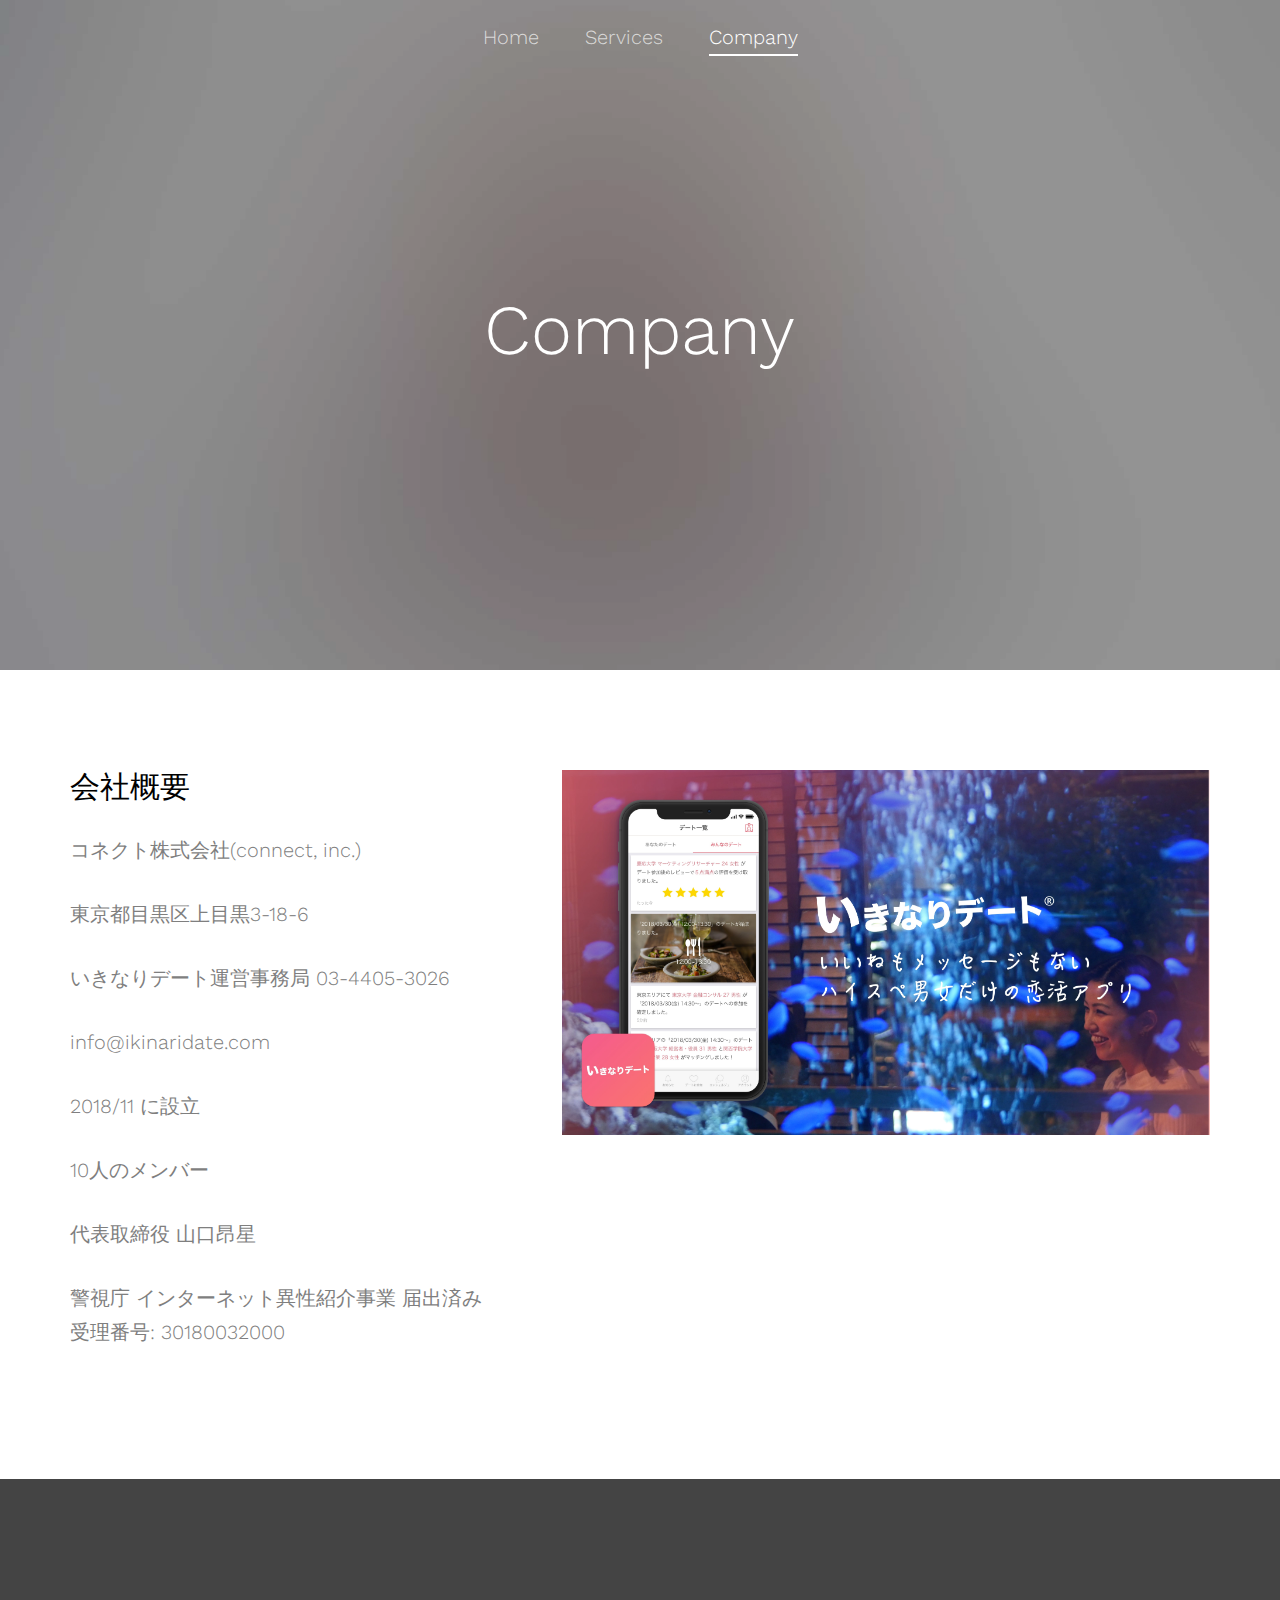
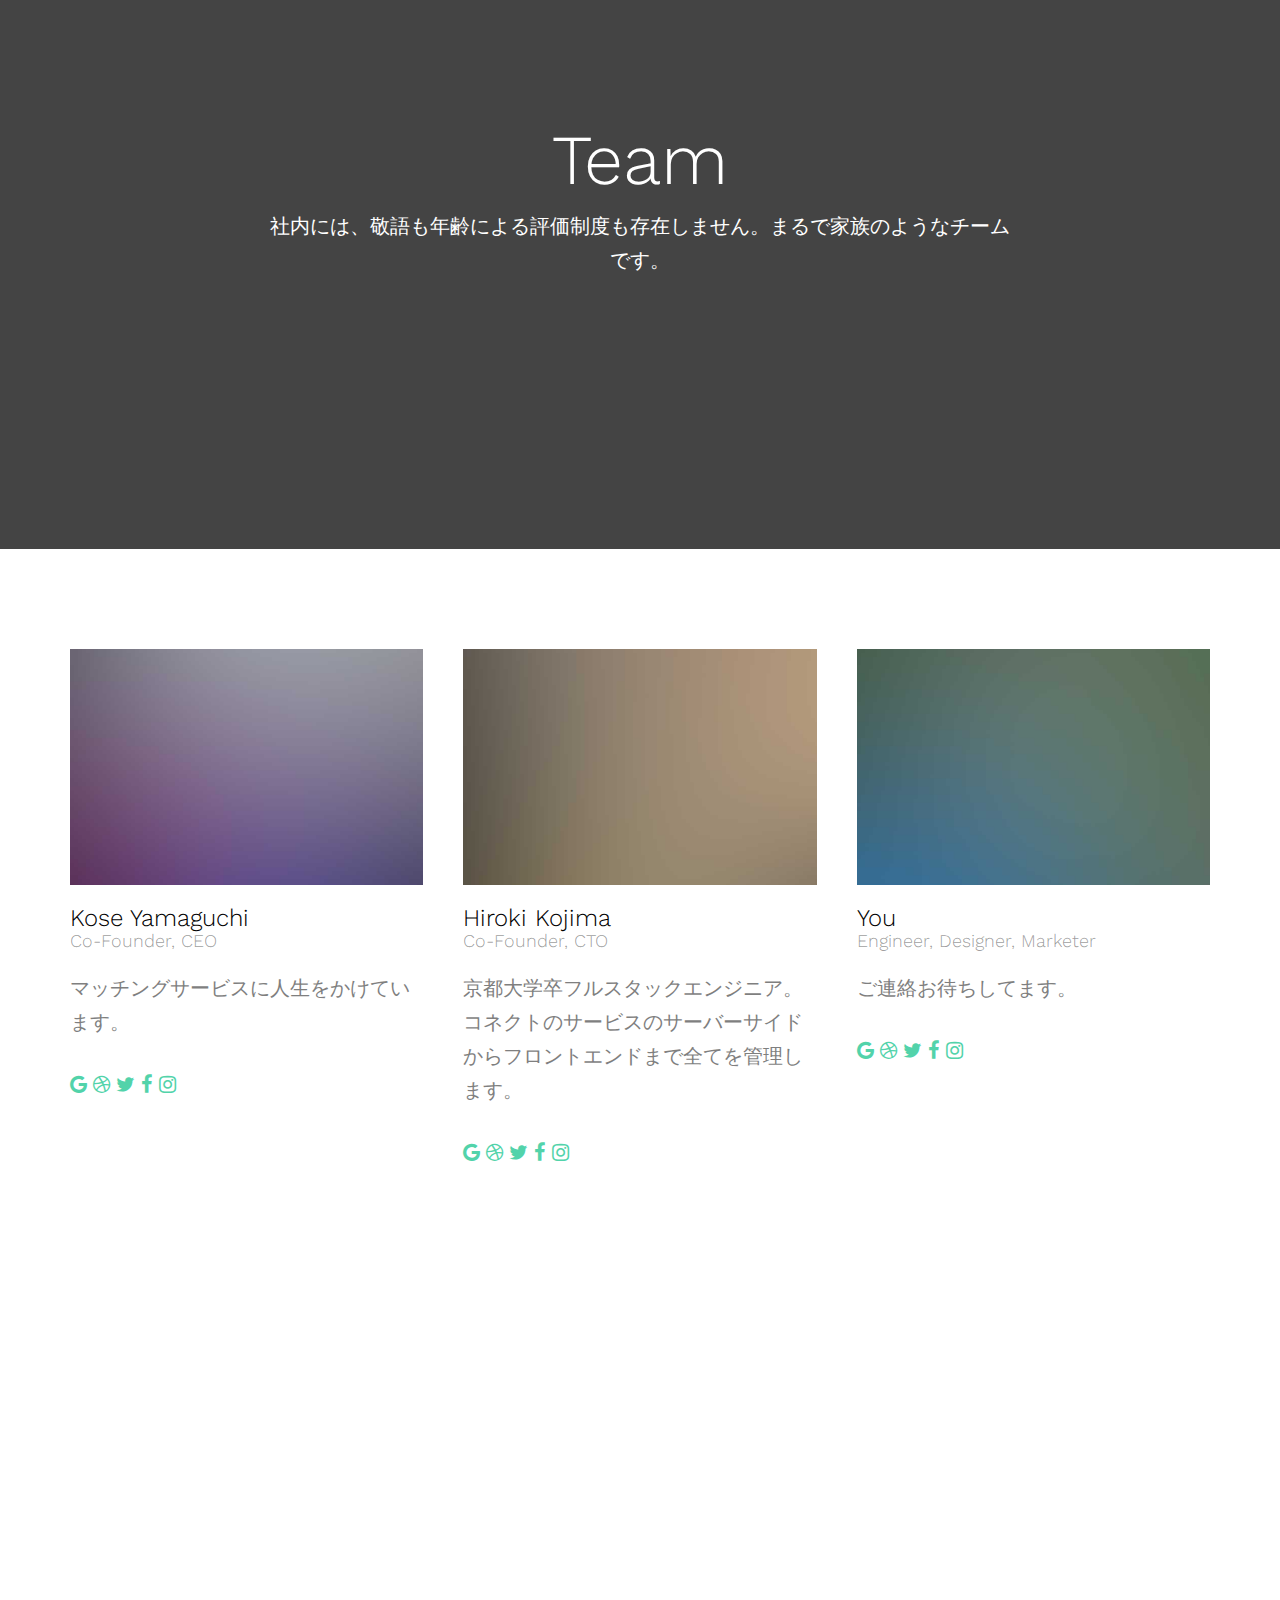
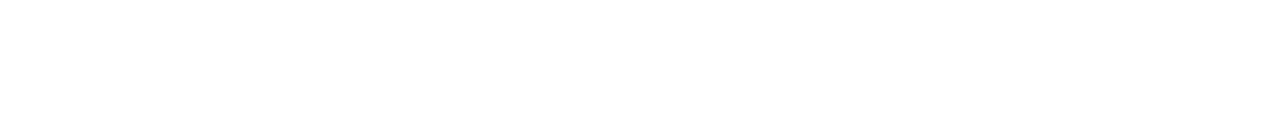
==== commit 94c84c8a: "Add Company page" ====
--- a/about.html
+++ b/about.html
@@ -7,18 +7,19 @@
 	<head>
 	<meta charset="utf-8">
 	<meta http-equiv="X-UA-Compatible" content="IE=edge">
-	<title>Simple &mdash; Free HTML5 Bootstrap Website Template by FreeHTML5.co</title>
+	<title>connect, inc.</title>
 	<meta name="viewport" content="width=device-width, initial-scale=1">
-	<meta name="description" content="Free HTML5 Website Template by FreeHTML5.co" />
-	<meta name="keywords" content="free html5, free template, free bootstrap, free website template, html5, css3, mobile first, responsive" />
-	<meta name="author" content="FreeHTML5.co" />
-
-  <!-- 
+	<meta name="description" content="We connect people with love and technology." />
+	<meta name="keywords" content="connect, コネクト, いきなりデート" />
+	<meta name="author" content="connect, inc." />
+	<meta property="og:image" content="http://connectyou.jp/images/ikinari-lime-dating.jpg">
+
+  <!--
 	//////////////////////////////////////////////////////
 
-	FREE HTML5 TEMPLATE 
+	FREE HTML5 TEMPLATE
 	DESIGNED & DEVELOPED by FreeHTML5.co
-		
+
 	Website: 		http://freehtml5.co/
 	Email: 			info@freehtml5.co
 	Twitter: 		http://twitter.com/fh5co
@@ -42,10 +43,10 @@
 	<link rel="shortcut icon" href="favicon.ico">
 
 	<link href='https://fonts.googleapis.com/css?family=Work+Sans:400,300,600,400italic,700' rel='stylesheet' type='text/css'>
-	
+
 	<!-- Animate.css -->
 	<link rel="stylesheet" href="css/animate.css">
-	
+
 	<!-- Magnific Popup -->
 	<link rel="stylesheet" href="css/magnific-popup.css">
 	<!-- Bootstrap  -->
@@ -64,7 +65,7 @@
 
 	</head>
 	<body>
-	
+
 	<div id="fh5co-wrap">
 		<header id="fh5co-header">
 			<div class="container">
@@ -72,8 +73,8 @@
 					<ul>
 						<li><a href="index.html"><span>Home</span></a></li>
 						<li><a href="services.html"><span>Services</span></a></li>
-						<li class="fh5co-active"><a href="about.html"><span>About</span></a></li>
-						<li><a href="contact.html"><span>Contact</span></a></li>
+						<li class="fh5co-active"><a href="about.html"><span>Company</span></a></li>
+						<!-- <li><a href="contact.html"><span>Contact</span></a></li> -->
 					</ul>
 				</nav>
 			</div>
@@ -85,8 +86,8 @@
 				<div class="row">
 					<div class="col-md-8 col-md-offset-2 col-sm-12 col-sm-offset-0 col-xs-12 col-xs-offset-0 text-center fh5co-table">
 						<div class="fh5co-intro fh5co-table-cell">
-							<h1 class="text-center">About us</h1>
-							<p>Made with love by the fine folks at <a href="http://freehtml5.co">FreeHTML5.co</a></p>
+							<h1 class="text-center">Company</h1>
+							<!-- <p>who we are</p> -->
 						</div>
 					</div>
 				</div>
@@ -96,10 +97,16 @@
 			<div class="container">
 				<div class="row">
 					<div class="col-md-5">
-						<h2>Our History</h2>
-						<p>Even the all-powerful Pointing has no control about the blind texts it is an almost unorthographic life One day however a small line of blind text by the name of Lorem Ipsum decided to leave for the far World of Grammar. </p>
-						<p>Even the all-powerful Pointing has no control about the blind texts it is an almost unorthographic life One day however a small line of blind text by the name of Lorem Ipsum decided to leave for the far World of Grammar.</p>
-						
+						<h2>会社概要</h2>
+						<p>コネクト株式会社(connect, inc.)</p>
+						<p>東京都目黒区上目黒3-18-6</p>
+						<p>いきなりデート運営事務局 03-4405-3026</p>
+						<p>info@ikinaridate.com</p>
+						<p>2018/11 に設立</p>
+						<p>10人のメンバー</p>
+						<p>代表取締役 山口昂星</p>
+						<p>警視庁 インターネット異性紹介事業 届出済み　受理番号: 30180032000</p>
+
 					</div>
 					<div class="col-md-7">
 						<img src="images/hero_1.jpg" alt="Free HTML5 by FreeHTML5.co" class="img-responsive">
@@ -114,8 +121,8 @@
 				<div class="row">
 					<div class="col-md-8 col-md-offset-2 col-sm-12 col-sm-offset-0 col-xs-12 col-xs-offset-0 text-center fh5co-table">
 						<div class="fh5co-intro fh5co-table-cell">
-							<h1 class="text-center">The leadership</h1>
-							<p>Made with love by the fine folks at <a href="http://freehtml5.co">FreeHTML5.co</a></p>
+							<h1 class="text-center">Team</h1>
+							<p>社内には、敬語も年齢による評価制度も存在しません。まるで家族のようなチームです。</p>
 						</div>
 					</div>
 				</div>
@@ -127,9 +134,9 @@
 				<div class="row">
 					<div class="col-md-4 fh5co-staff">
 						<img src="images/person3.jpg" alt="Free HTML5 Bootstrap Template" class="img-responsive">
-						<h3>Athan Smith</h3>
+						<h3>Kose Yamaguchi</h3>
 						<h4>Co-Founder, CEO</h4>
-						<p>Even the all-powerful Pointing has no control about the blind texts it is an almost unorthographic life One day however a small line of blind text by the name of Lorem Ipsum decided to leave for the far World of Grammar.</p>
+						<p>マッチングサービスに人生をかけています。</p>
 						<ul class="fh5co-social">
 							<li><a href="#"><i class="icon-google"></i></a></li>
 							<li><a href="#"><i class="icon-dribbble"></i></a></li>
@@ -140,9 +147,9 @@
 					</div>
 					<div class="col-md-4 fh5co-staff">
 						<img src="images/person2.jpg" alt="Free HTML5 Bootstrap Template" class="img-responsive">
-						<h3>Nathalie Kosley</h3>
+						<h3>Hiroki Kojima</h3>
 						<h4>Co-Founder, CTO</h4>
-						<p>Even the all-powerful Pointing has no control about the blind texts it is an almost unorthographic life One day however a small line of blind text by the name of Lorem Ipsum decided to leave for the far World of Grammar.</p>
+						<p>京都大学卒フルスタックエンジニア。コネクトのサービスのサーバーサイドからフロントエンドまで全てを管理します。</p>
 						<ul class="fh5co-social">
 							<li><a href="#"><i class="icon-google"></i></a></li>
 							<li><a href="#"><i class="icon-dribbble"></i></a></li>
@@ -153,9 +160,9 @@
 					</div>
 					<div class="col-md-4 fh5co-staff">
 						<img src="images/person4.jpg" alt="Free HTML5 Bootstrap Template" class="img-responsive">
-						<h3>Yanna Kuzuki</h3>
-						<h4>Co-Founder, Principal</h4>
-						<p>Even the all-powerful Pointing has no control about the blind texts it is an almost unorthographic life One day however a small line of blind text by the name of Lorem Ipsum decided to leave for the far World of Grammar.</p>
+						<h3>You</h3>
+						<h4>Engineer, Designer, Marketer</h4>
+						<p>ご連絡お待ちしてます。</p>
 						<ul class="fh5co-social">
 							<li><a href="#"><i class="icon-google"></i></a></li>
 							<li><a href="#"><i class="icon-dribbble"></i></a></li>
@@ -165,45 +172,6 @@
 						</ul>
 					</div>
 				</div>
-			</div>
-		</div>
-
-
-		<div class="fh5co-parallax" style="background-image: url(images/hero_3.jpg);" data-stellar-background-ratio="0.5">
-			<div class="overlay"></div>
-			<div class="container">
-				<div class="row">
-					<div class="col-md-8 col-md-offset-2 col-sm-12 col-sm-offset-0 col-xs-12 col-xs-offset-0 text-center fh5co-table">
-						<div class="fh5co-intro fh5co-table-cell">
-							<h1 class="text-center">Keep it simple</h1>
-							<p>Made with love by the fine folks at <a href="http://freehtml5.co">FreeHTML5.co</a></p>
-						</div>
-					</div>
-				</div>
-			</div>
-		</div>
-
-		<div class="fh5co-section">
-			<div class="container">
-
-				<div class="row">
-					<div class="col-md-12">
-						<div class="row">
-							<div class="col-md-6">
-								<h2>Start A Project With Us Now!</h2>
-							</div>
-						</div>
-					</div>
-					<div class="col-md-6">
-						<p>Even the all-powerful Pointing has no control about the blind texts it is an almost unorthographic life One day however a small line of blind text by the name of Lorem Ipsum decided to leave for the far World of Grammar. The Big Oxmox advised her not to do so, because there were thousands of bad Commas, wild Question Marks and devious Semikoli, but the Little Blind Text didn’t listen.</p>
-						
-					</div>
-					<div class="col-md-6">
-						<p>Even the all-powerful Pointing has no control about the blind texts it is an almost unorthographic life One day however a small line of blind text by the name of Lorem Ipsum decided to leave for the far World of Grammar.</p>
-						<p><a href="#" class="btn btn-primary">Get started now!</a></p>
-					</div>
-				</div>
-
 			</div>
 		</div>
 
@@ -244,7 +212,7 @@
 			</div>
 		</div>
 	</footer>
-	
+
 	<!-- jQuery -->
 	<script src="js/jquery.min.js"></script>
 	<!-- jQuery Easing -->
@@ -260,4 +228,3 @@
 
 	</body>
 </html>
-
--- a/css/style.css
+++ b/css/style.css
@@ -3,11 +3,10 @@
   src: url("../fonts/icomoon/icomoon.eot?srf3rx");
   src: url("../fonts/icomoon/icomoon.eot?srf3rx#iefix") format("embedded-opentype"), url("../fonts/icomoon/icomoon.ttf?srf3rx") format("truetype"), url("../fonts/icomoon/icomoon.woff?srf3rx") format("woff"), url("../fonts/icomoon/icomoon.svg?srf3rx#icomoon") format("svg");
   font-weight: normal;
-  font-style: normal;
-}
+  font-style: normal; }
 /* =======================================================
 *
-* 	Template Style 
+* 	Template Style
 *	Edit this section
 *
 * ======================================================= */
@@ -20,64 +19,51 @@
   color: #7f7f7f;
   background: #fff;
   height: 100%;
-  position: relative;
-}
-@media screen and (max-width: 768px) {
-  body {
-    font-size: 17px;
-    line-height: 1.5;
-  }
-}
+  position: relative; }
+  @media screen and (max-width: 768px) {
+    body {
+      font-size: 17px;
+      line-height: 1.5; } }
 
 a {
   color: #52d3aa;
   -webkit-transition: 0.5s;
   -o-transition: 0.5s;
-  transition: 0.5s;
-}
-a:hover, a:active, a:focus {
-  color: #52d3aa;
-  outline: none;
-  text-decoration: none;
-}
+  transition: 0.5s; }
+  a:hover, a:active, a:focus {
+    color: #52d3aa;
+    outline: none;
+    text-decoration: none; }
 
 p {
-  margin-bottom: 1.5em;
-}
+  margin-bottom: 1.5em; }
 
 h1, h2, h3, h4, h5, h6 {
   color: #000;
   font-family: "Work Sans", Arial, sans-serif;
   font-weight: 300;
-  margin: 0 0 30px 0;
-}
+  margin: 0 0 30px 0; }
 
 ::-webkit-selection {
   color: #fff;
-  background: #52d3aa;
-}
+  background: #52d3aa; }
 
 ::-moz-selection {
   color: #fff;
-  background: #52d3aa;
-}
+  background: #52d3aa; }
 
 ::selection {
   color: #fff;
-  background: #52d3aa;
-}
+  background: #52d3aa; }
 
 #fh5co-wrap {
   position: relative;
   background: #fff;
   z-index: 2;
-  margin-bottom: 450px;
-}
-@media screen and (max-width: 992px) {
-  #fh5co-wrap {
-    margin-bottom: auto;
-  }
-}
+  margin-bottom: 450px; }
+  @media screen and (max-width: 992px) {
+    #fh5co-wrap {
+      margin-bottom: auto; } }
 
 #fh5co-footer {
   padding-top: 4em;
@@ -88,244 +74,187 @@
   z-index: 1;
   height: 450px;
   background: #333333;
-  font-size: 18px;
-}
-@media screen and (max-width: 992px) {
-  #fh5co-footer {
-    height: inherit;
-    position: relative;
-    padding: 5em 0;
-  }
-}
-#fh5co-footer .fh5co-social li {
-  display: block;
-}
-#fh5co-footer p {
-  line-height: 1.5;
-}
-#fh5co-footer h3 {
-  color: #fff;
-  font-size: 20px;
-}
-#fh5co-footer a {
-  color: rgba(255, 255, 255, 0.7);
-}
-#fh5co-footer a:hover {
-  color: #52d3aa;
-}
-#fh5co-footer ul {
-  padding: 0;
-  margin: 0;
-}
-#fh5co-footer ul li {
-  padding: 0;
-  margin: 0;
-  list-style: none;
-}
-#fh5co-footer .fh5co-copyright {
-  padding-top: 3em;
-}
-#fh5co-footer .fh5co-copyright small {
-  display: block;
-}
+  font-size: 18px; }
+  @media screen and (max-width: 992px) {
+    #fh5co-footer {
+      height: inherit;
+      position: relative;
+      padding: 5em 0; } }
+  #fh5co-footer .fh5co-social li {
+    display: block; }
+  #fh5co-footer p {
+    line-height: 1.5; }
+  #fh5co-footer h3 {
+    color: #fff;
+    font-size: 20px; }
+  #fh5co-footer a {
+    color: rgba(255, 255, 255, 0.7); }
+    #fh5co-footer a:hover {
+      color: #52d3aa; }
+  #fh5co-footer ul {
+    padding: 0;
+    margin: 0; }
+    #fh5co-footer ul li {
+      padding: 0;
+      margin: 0;
+      list-style: none; }
+  #fh5co-footer .fh5co-copyright {
+    padding-top: 3em; }
+    #fh5co-footer .fh5co-copyright small {
+      display: block; }
 
 #fh5co-header {
   position: absolute;
   top: 0;
   width: 100%;
-  z-index: 1000;
-}
-#fh5co-header nav {
-  text-align: center;
-}
-#fh5co-header nav ul {
-  padding: 0;
-  margin: 0;
-}
-#fh5co-header nav li {
-  padding: 0;
-  margin: 0;
-  list-style: none;
-  display: inline;
-}
-#fh5co-header nav li a {
-  padding: 20px;
-  color: rgba(255, 255, 255, 0.7);
-  display: -moz-inline-stack;
-  display: inline-block;
-  zoom: 1;
-  *display: inline;
-  -webkit-transition: 0.1s;
-  -o-transition: 0.1s;
-  transition: 0.1s;
-}
-#fh5co-header nav li a span {
-  -webkit-transition: 0.5s;
-  -o-transition: 0.5s;
-  transition: 0.5s;
-  border-bottom: 2px solid transparent;
-  display: block;
-}
-@media screen and (max-width: 768px) {
-  #fh5co-header nav li a {
-    padding: 10px 2px;
-  }
-}
-#fh5co-header nav li a:hover {
-  color: white;
-}
-#fh5co-header nav li a:hover span {
-  border-bottom: 2px solid #fff;
-}
-#fh5co-header nav li.fh5co-active a {
-  color: #fff;
-}
-#fh5co-header nav li.fh5co-active a span {
-  border-bottom: 2px solid #fff;
-}
+  z-index: 1000; }
+  #fh5co-header nav {
+    text-align: center; }
+    #fh5co-header nav ul {
+      padding: 0;
+      margin: 0; }
+    #fh5co-header nav li {
+      padding: 0;
+      margin: 0;
+      list-style: none;
+      display: inline; }
+      #fh5co-header nav li a {
+        padding: 20px;
+        color: rgba(255, 255, 255, 0.7);
+        display: -moz-inline-stack;
+        display: inline-block;
+        zoom: 1;
+        *display: inline;
+        -webkit-transition: 0.1s;
+        -o-transition: 0.1s;
+        transition: 0.1s; }
+        #fh5co-header nav li a span {
+          -webkit-transition: 0.5s;
+          -o-transition: 0.5s;
+          transition: 0.5s;
+          border-bottom: 2px solid transparent;
+          display: block; }
+        @media screen and (max-width: 768px) {
+          #fh5co-header nav li a {
+            padding: 10px 2px; } }
+        #fh5co-header nav li a:hover {
+          color: white; }
+          #fh5co-header nav li a:hover span {
+            border-bottom: 2px solid #fff; }
+      #fh5co-header nav li.fh5co-active a {
+        color: #fff; }
+        #fh5co-header nav li.fh5co-active a span {
+          border-bottom: 2px solid #fff; }
 
 .fh5co-table,
 .fh5co-table-cell,
 .fh5co-hero,
 .fh5co-parallax {
-  height: 670px;
-}
+  height: 670px; }
 
 .fh5co-hero, .fh5co-parallax {
   background-color: #555;
   background-attachment: fixed;
+  background-position: right;
   background-size: cover;
-  position: relative;
-}
-.fh5co-hero .overlay, .fh5co-parallax .overlay {
-  position: absolute;
-  top: 0;
-  left: 0;
-  right: 0;
-  bottom: 0;
-  background: black;
-  opacity: .2;
-}
+  position: relative; }
+  .fh5co-hero .overlay, .fh5co-parallax .overlay {
+    position: absolute;
+    top: 0;
+    left: 0;
+    right: 0;
+    bottom: 0;
+    background: black;
+    opacity: .2; }
 
 @media screen and (max-width: 768px) {
   .fh5co-hero, .fh5co-parallax {
     height: inherit;
-    padding: 4em 0;
-  }
-}
+    padding: 4em 0; } }
 .fh5co-hero .fh5co-intro h1, .fh5co-parallax .fh5co-intro h1 {
   color: #fff;
   font-size: 70px;
   font-weight: 300;
-  margin-bottom: 10px;
-}
-@media screen and (max-width: 768px) {
-  .fh5co-hero .fh5co-intro h1, .fh5co-parallax .fh5co-intro h1 {
-    font-size: 30px;
-  }
-}
+  margin-bottom: 10px; }
+  @media screen and (max-width: 768px) {
+    .fh5co-hero .fh5co-intro h1, .fh5co-parallax .fh5co-intro h1 {
+      font-size: 30px; } }
 .fh5co-hero .fh5co-intro p, .fh5co-parallax .fh5co-intro p {
-  color: #fff;
-}
-.fh5co-hero .fh5co-intro p a, .fh5co-parallax .fh5co-intro p a {
-  color: #fff;
-  border-bottom: 2px solid rgba(255, 255, 255, 0.2);
-}
-.fh5co-hero .fh5co-intro p a:hover, .fh5co-parallax .fh5co-intro p a:hover {
-  color: #fff;
-}
+  color: #fff; }
+  .fh5co-hero .fh5co-intro p a, .fh5co-parallax .fh5co-intro p a {
+    color: #fff;
+    border-bottom: 2px solid rgba(255, 255, 255, 0.2); }
+    .fh5co-hero .fh5co-intro p a:hover, .fh5co-parallax .fh5co-intro p a:hover {
+      color: #fff; }
 
 .fh5co-table {
-  display: table;
-}
+  display: table; }
 
 .fh5co-table-cell {
   display: table-cell;
-  vertical-align: middle;
-}
+  vertical-align: middle; }
 
 .fh5co-section {
-  padding: 5em 0;
-}
-@media screen and (max-width: 768px) {
-  .fh5co-section {
-    padding: 3em 0;
-  }
-}
+  padding: 5em 0; }
+  @media screen and (max-width: 768px) {
+    .fh5co-section {
+      padding: 3em 0; } }
 
 .fh5co-feature {
   text-align: left;
   width: 100%;
   float: left;
-  padding: 20px;
-}
-.fh5co-feature .fh5co-icon {
-  float: left;
-  width: 10%;
-  display: block;
-  margin-top: 5px;
-}
-.fh5co-feature .fh5co-icon i {
-  color: #52d3aa;
-  font-size: 70px;
-}
-@media screen and (max-width: 1200px) {
-  .fh5co-feature .fh5co-icon i {
-    font-size: 40px;
-  }
-}
-.fh5co-feature.fh5co-feature-sm .fh5co-icon i {
-  color: #52d3aa;
-  font-size: 28px;
-}
-@media screen and (max-width: 1200px) {
+  padding: 20px; }
+  .fh5co-feature .fh5co-icon {
+    float: left;
+    width: 10%;
+    display: block;
+    margin-top: 5px; }
+    .fh5co-feature .fh5co-icon i {
+      color: #52d3aa;
+      font-size: 70px; }
+      @media screen and (max-width: 1200px) {
+        .fh5co-feature .fh5co-icon i {
+          font-size: 40px; } }
   .fh5co-feature.fh5co-feature-sm .fh5co-icon i {
-    font-size: 28px;
-  }
-}
-.fh5co-feature .fh5co-text {
-  float: right;
-  width: 80%;
-}
-@media screen and (max-width: 768px) {
+    color: #52d3aa;
+    font-size: 28px; }
+    @media screen and (max-width: 1200px) {
+      .fh5co-feature.fh5co-feature-sm .fh5co-icon i {
+        font-size: 28px; } }
   .fh5co-feature .fh5co-text {
-    width: 82%;
-  }
-}
-@media screen and (max-width: 480px) {
-  .fh5co-feature .fh5co-text {
-    width: 72%;
-  }
-}
-.fh5co-feature .fh5co-text h2, .fh5co-feature .fh5co-text h3 {
-  margin: 0;
-  padding: 0;
-}
-.fh5co-feature .fh5co-text h3 {
-  margin-bottom: 20px;
-  color: rgba(0, 0, 0, 0.8);
-}
+    float: right;
+    width: 80%; }
+    @media screen and (max-width: 768px) {
+      .fh5co-feature .fh5co-text {
+        width: 82%; } }
+    @media screen and (max-width: 480px) {
+      .fh5co-feature .fh5co-text {
+        width: 72%; } }
+    .fh5co-feature .fh5co-text h2, .fh5co-feature .fh5co-text h3 {
+      margin: 0;
+      padding: 0; }
+    .fh5co-feature .fh5co-text h3 {
+      margin-bottom: 20px;
+      color: rgba(0, 0, 0, 0.8); }
 
 .fh5co-social {
   padding: 0;
-  margin: 0;
-}
-.fh5co-social li {
-  padding: 0;
-  margin: 0;
-  list-style: none;
-  display: -moz-inline-stack;
-  display: inline-block;
-  zoom: 1;
-  *display: inline;
-}
-.fh5co-social li a span {
-  display: -moz-inline-stack;
-  display: inline-block;
-  zoom: 1;
-  *display: inline;
-  padding-left: 10px;
-}
+  margin: 0; }
+  .fh5co-social li {
+    padding: 0;
+    margin: 0;
+    list-style: none;
+    display: -moz-inline-stack;
+    display: inline-block;
+    zoom: 1;
+    *display: inline; }
+    .fh5co-social li a span {
+      display: -moz-inline-stack;
+      display: inline-block;
+      zoom: 1;
+      *display: inline;
+      padding-left: 10px; }
 
 .btn {
   margin-right: 4px;
@@ -340,116 +269,91 @@
   -webkit-transition: 0.5s;
   -o-transition: 0.5s;
   transition: 0.5s;
-  padding: 8px 20px !important;
-}
-.btn.btn-sm {
-  padding: 4px 15px !important;
-}
-.btn.btn-md {
-  padding: 8px 20px !important;
-}
-.btn.btn-lg {
-  padding: 18px 36px !important;
-}
-.btn:hover, .btn:active, .btn:focus {
-  box-shadow: none !important;
-  outline: none !important;
-}
+  padding: 8px 20px !important; }
+  .btn.btn-sm {
+    padding: 4px 15px !important; }
+  .btn.btn-md {
+    padding: 8px 20px !important; }
+  .btn.btn-lg {
+    padding: 18px 36px !important; }
+  .btn:hover, .btn:active, .btn:focus {
+    box-shadow: none !important;
+    outline: none !important; }
 
 .btn-primary {
   background: #52d3aa;
   color: #fff;
-  border: 2px solid #52d3aa;
-}
-.btn-primary:hover, .btn-primary:focus, .btn-primary:active {
-  background: #66d8b4 !important;
-  border-color: #66d8b4 !important;
-}
-.btn-primary.btn-outline {
-  background: transparent;
-  color: #52d3aa;
-  border: 2px solid #52d3aa;
-}
-.btn-primary.btn-outline:hover, .btn-primary.btn-outline:focus, .btn-primary.btn-outline:active {
-  background: #52d3aa;
-  color: #fff;
-}
+  border: 2px solid #52d3aa; }
+  .btn-primary:hover, .btn-primary:focus, .btn-primary:active {
+    background: #66d8b4 !important;
+    border-color: #66d8b4 !important; }
+  .btn-primary.btn-outline {
+    background: transparent;
+    color: #52d3aa;
+    border: 2px solid #52d3aa; }
+    .btn-primary.btn-outline:hover, .btn-primary.btn-outline:focus, .btn-primary.btn-outline:active {
+      background: #52d3aa;
+      color: #fff; }
 
 .btn-success {
   background: #5cb85c;
   color: #fff;
-  border: 2px solid #5cb85c;
-}
-.btn-success:hover, .btn-success:focus, .btn-success:active {
-  background: #4cae4c !important;
-  border-color: #4cae4c !important;
-}
-.btn-success.btn-outline {
-  background: transparent;
-  color: #5cb85c;
-  border: 2px solid #5cb85c;
-}
-.btn-success.btn-outline:hover, .btn-success.btn-outline:focus, .btn-success.btn-outline:active {
-  background: #5cb85c;
-  color: #fff;
-}
+  border: 2px solid #5cb85c; }
+  .btn-success:hover, .btn-success:focus, .btn-success:active {
+    background: #4cae4c !important;
+    border-color: #4cae4c !important; }
+  .btn-success.btn-outline {
+    background: transparent;
+    color: #5cb85c;
+    border: 2px solid #5cb85c; }
+    .btn-success.btn-outline:hover, .btn-success.btn-outline:focus, .btn-success.btn-outline:active {
+      background: #5cb85c;
+      color: #fff; }
 
 .btn-info {
   background: #5bc0de;
   color: #fff;
-  border: 2px solid #5bc0de;
-}
-.btn-info:hover, .btn-info:focus, .btn-info:active {
-  background: #46b8da !important;
-  border-color: #46b8da !important;
-}
-.btn-info.btn-outline {
-  background: transparent;
-  color: #5bc0de;
-  border: 2px solid #5bc0de;
-}
-.btn-info.btn-outline:hover, .btn-info.btn-outline:focus, .btn-info.btn-outline:active {
-  background: #5bc0de;
-  color: #fff;
-}
+  border: 2px solid #5bc0de; }
+  .btn-info:hover, .btn-info:focus, .btn-info:active {
+    background: #46b8da !important;
+    border-color: #46b8da !important; }
+  .btn-info.btn-outline {
+    background: transparent;
+    color: #5bc0de;
+    border: 2px solid #5bc0de; }
+    .btn-info.btn-outline:hover, .btn-info.btn-outline:focus, .btn-info.btn-outline:active {
+      background: #5bc0de;
+      color: #fff; }
 
 .btn-warning {
   background: #f0ad4e;
   color: #fff;
-  border: 2px solid #f0ad4e;
-}
-.btn-warning:hover, .btn-warning:focus, .btn-warning:active {
-  background: #eea236 !important;
-  border-color: #eea236 !important;
-}
-.btn-warning.btn-outline {
-  background: transparent;
-  color: #f0ad4e;
-  border: 2px solid #f0ad4e;
-}
-.btn-warning.btn-outline:hover, .btn-warning.btn-outline:focus, .btn-warning.btn-outline:active {
-  background: #f0ad4e;
-  color: #fff;
-}
+  border: 2px solid #f0ad4e; }
+  .btn-warning:hover, .btn-warning:focus, .btn-warning:active {
+    background: #eea236 !important;
+    border-color: #eea236 !important; }
+  .btn-warning.btn-outline {
+    background: transparent;
+    color: #f0ad4e;
+    border: 2px solid #f0ad4e; }
+    .btn-warning.btn-outline:hover, .btn-warning.btn-outline:focus, .btn-warning.btn-outline:active {
+      background: #f0ad4e;
+      color: #fff; }
 
 .btn-danger {
   background: #d9534f;
   color: #fff;
-  border: 2px solid #d9534f;
-}
-.btn-danger:hover, .btn-danger:focus, .btn-danger:active {
-  background: #d43f3a !important;
-  border-color: #d43f3a !important;
-}
-.btn-danger.btn-outline {
-  background: transparent;
-  color: #d9534f;
-  border: 2px solid #d9534f;
-}
-.btn-danger.btn-outline:hover, .btn-danger.btn-outline:focus, .btn-danger.btn-outline:active {
-  background: #d9534f;
-  color: #fff;
-}
+  border: 2px solid #d9534f; }
+  .btn-danger:hover, .btn-danger:focus, .btn-danger:active {
+    background: #d43f3a !important;
+    border-color: #d43f3a !important; }
+  .btn-danger.btn-outline {
+    background: transparent;
+    color: #d9534f;
+    border: 2px solid #d9534f; }
+    .btn-danger.btn-outline:hover, .btn-danger.btn-outline:focus, .btn-danger.btn-outline:active {
+      background: #d9534f;
+      color: #fff; }
 
 .btn-outline {
   background: none;
@@ -457,11 +361,9 @@
   font-size: 16px;
   -webkit-transition: 0.3s;
   -o-transition: 0.3s;
-  transition: 0.3s;
-}
-.btn-outline:hover, .btn-outline:focus, .btn-outline:active {
-  box-shadow: none;
-}
+  transition: 0.3s; }
+  .btn-outline:hover, .btn-outline:focus, .btn-outline:active {
+    box-shadow: none; }
 
 .form-control {
   -webkit-appearance: none;
@@ -476,96 +378,78 @@
   -webkit-border-radius: 0px;
   -moz-border-radius: 0px;
   -ms-border-radius: 0px;
-  border-radius: 0px;
-}
-.form-control:active, .form-control:focus {
-  outline: none;
-  box-shadow: none;
-  border-color: #52d3aa;
-}
+  border-radius: 0px; }
+  .form-control:active, .form-control:focus {
+    outline: none;
+    box-shadow: none;
+    border-color: #52d3aa; }
 
 .fh5co-check {
   padding: 0 0 0 0;
-  margin: 0 0 1.5em 0;
-}
-.fh5co-check li {
-  padding: 0 0 0 40px;
-  margin: 0;
-  list-style: none;
-  position: relative;
-}
-.fh5co-check li:before {
-  font-family: 'icomoon';
-  speak: none;
-  font-style: normal;
-  font-weight: normal;
-  font-variant: normal;
-  text-transform: none;
-  line-height: 1;
-  /* Better Font Rendering =========== */
-  -webkit-font-smoothing: antialiased;
-  -moz-osx-font-smoothing: grayscale;
-  position: absolute;
-  left: 0;
-  top: .3em;
-  content: "\f00c";
-  color: #52d3aa;
-}
+  margin: 0 0 1.5em 0; }
+  .fh5co-check li {
+    padding: 0 0 0 40px;
+    margin: 0;
+    list-style: none;
+    position: relative; }
+    .fh5co-check li:before {
+      font-family: 'icomoon';
+      speak: none;
+      font-style: normal;
+      font-weight: normal;
+      font-variant: normal;
+      text-transform: none;
+      line-height: 1;
+      /* Better Font Rendering =========== */
+      -webkit-font-smoothing: antialiased;
+      -moz-osx-font-smoothing: grayscale;
+      position: absolute;
+      left: 0;
+      top: .3em;
+      content: "\f00c";
+      color: #52d3aa; }
 
 .fh5co-staff img {
-  margin-bottom: 1em;
-}
+  margin-bottom: 1em; }
 .fh5co-staff h3 {
-  margin: 0;
-}
+  margin: 0; }
 .fh5co-staff h4 {
   margin: 0 0 20px 0;
   font-weight: 300;
-  color: rgba(0, 0, 0, 0.4);
-}
+  color: rgba(0, 0, 0, 0.4); }
 
 #map {
   width: 100%;
-  height: 700px;
-}
-@media screen and (max-width: 768px) {
-  #map {
-    height: 200px;
-  }
-}
+  height: 700px; }
+  @media screen and (max-width: 768px) {
+    #map {
+      height: 200px; } }
 
 @media screen and (max-width: 480px) {
   .col-xxs-12 {
     float: none;
-    width: 100%;
-  }
-}
+    width: 100%; } }
 
 .row-bottom-padded-lg {
-  padding-bottom: 7em;
-}
-@media screen and (max-width: 768px) {
-  .row-bottom-padded-lg {
-    padding-bottom: 2em;
-  }
-}
+  padding-bottom: 7em; }
+  @media screen and (max-width: 768px) {
+    .row-bottom-padded-lg {
+      padding-bottom: 2em; } }
 
 .row-bottom-padded-md {
-  padding-bottom: 4em;
-}
-@media screen and (max-width: 768px) {
-  .row-bottom-padded-md {
-    padding-bottom: 2em;
-  }
-}
+  padding-bottom: 4em; }
+  @media screen and (max-width: 768px) {
+    .row-bottom-padded-md {
+      padding-bottom: 2em; } }
 
 .row-bottom-padded-sm {
-  padding-bottom: 2em;
-}
-@media screen and (max-width: 768px) {
-  .row-bottom-padded-sm {
-    padding-bottom: 2em;
-  }
-}
+  padding-bottom: 2em; }
+  @media screen and (max-width: 768px) {
+    .row-bottom-padded-sm {
+      padding-bottom: 2em; } }
+
+iframe {
+  width: 100%;
+  height: 360px; }
 
 /*# sourceMappingURL=style.css.map */
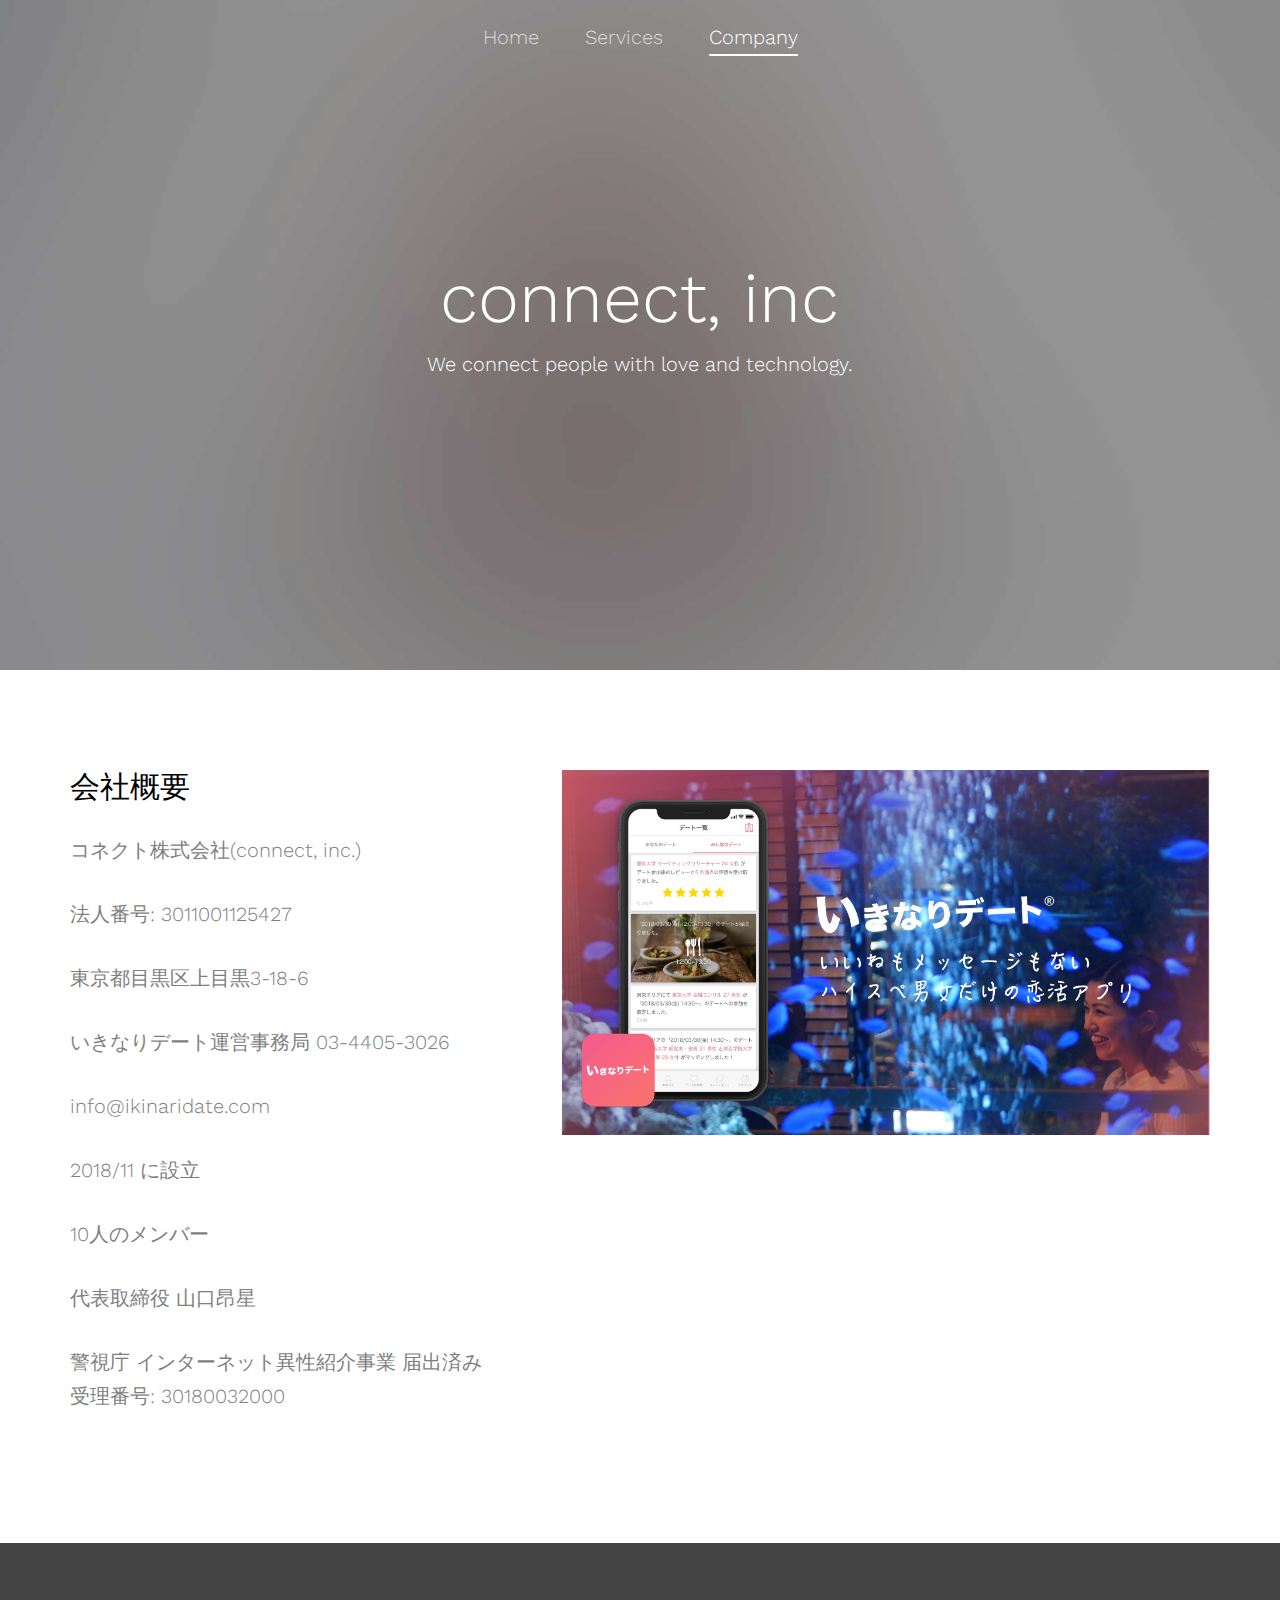
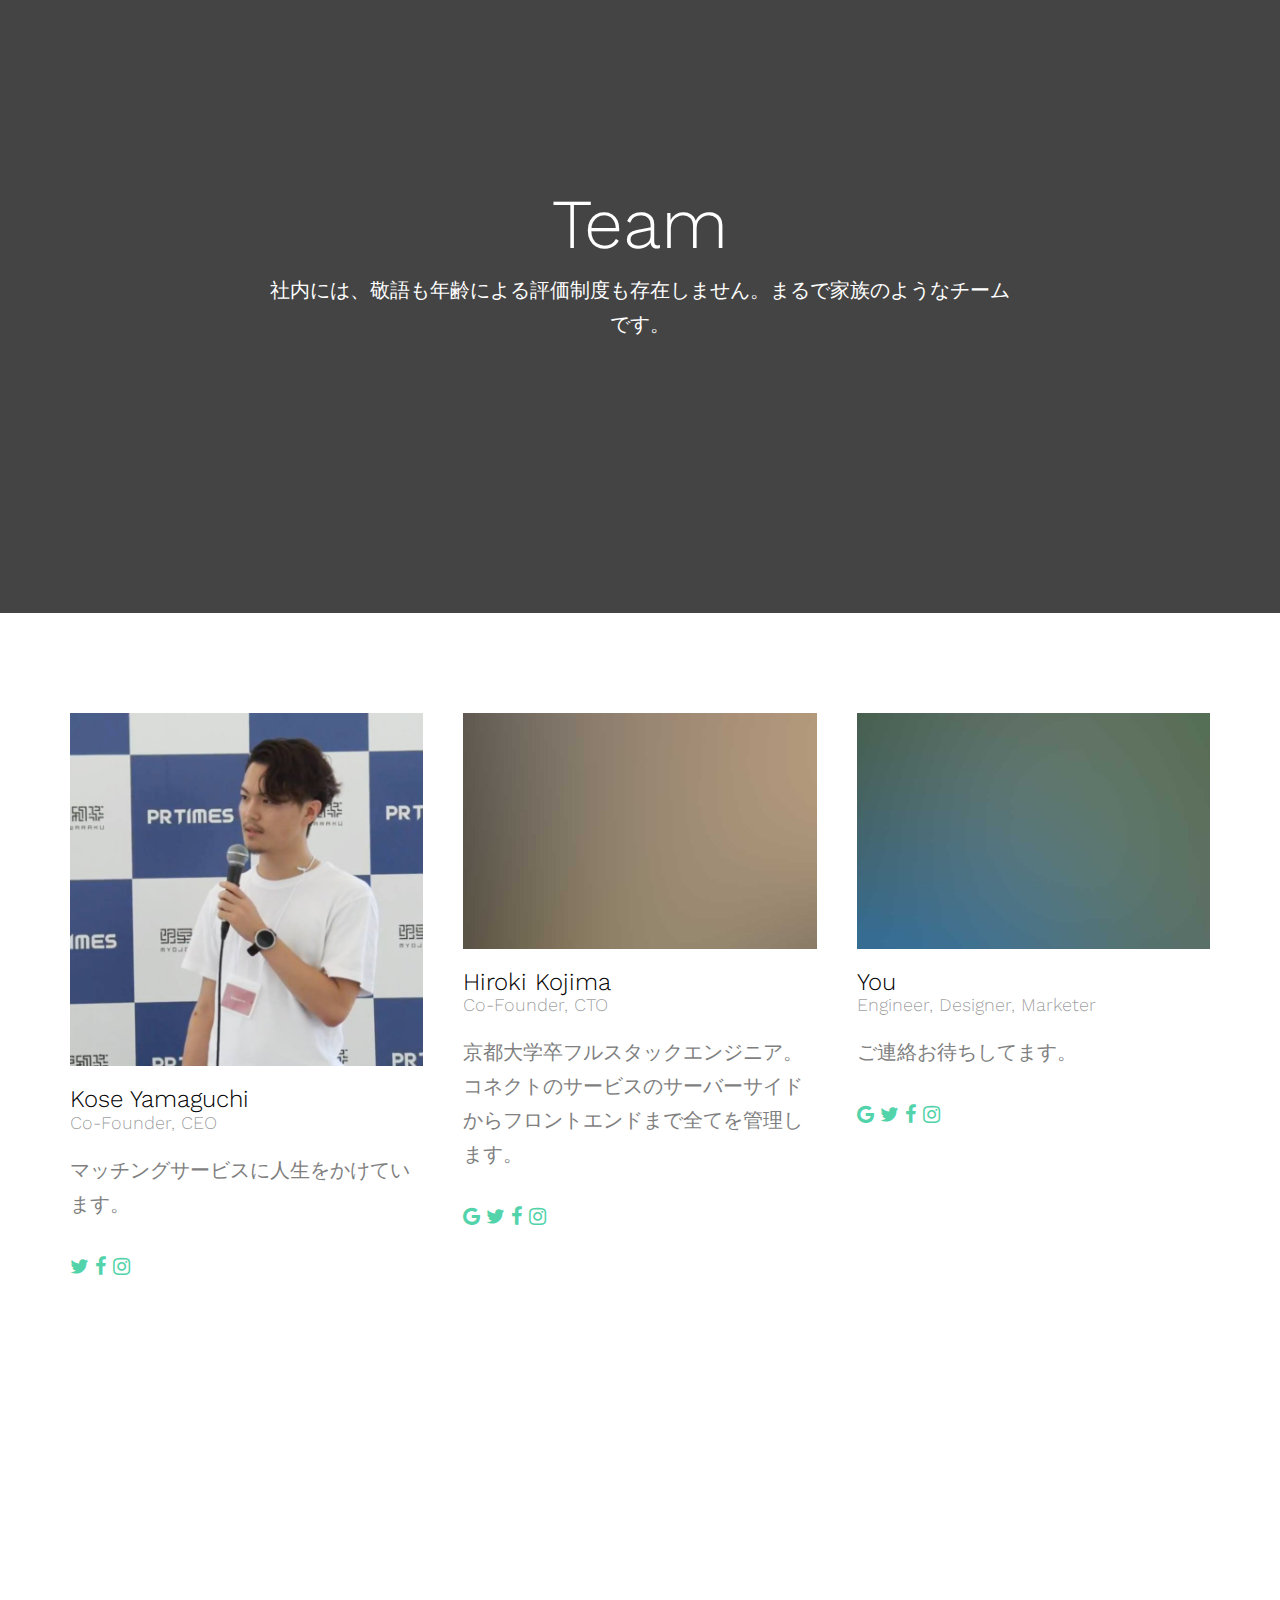
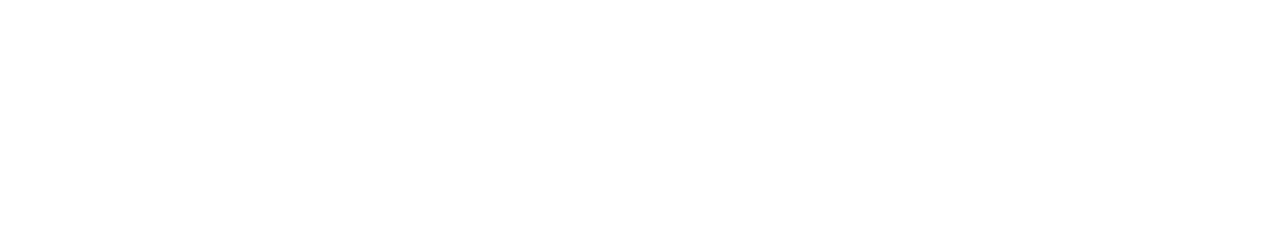
==== commit 6fc008d3: "Add content for prtimes" ====
--- a/about.html
+++ b/about.html
@@ -86,8 +86,8 @@
 				<div class="row">
 					<div class="col-md-8 col-md-offset-2 col-sm-12 col-sm-offset-0 col-xs-12 col-xs-offset-0 text-center fh5co-table">
 						<div class="fh5co-intro fh5co-table-cell">
-							<h1 class="text-center">Company</h1>
-							<!-- <p>who we are</p> -->
+							<h1 class="text-center">connect, inc</h1>
+							<p>We connect people with love and technology.</p>
 						</div>
 					</div>
 				</div>
@@ -99,6 +99,7 @@
 					<div class="col-md-5">
 						<h2>会社概要</h2>
 						<p>コネクト株式会社(connect, inc.)</p>
+						<p>法人番号: 3011001125427</p>
 						<p>東京都目黒区上目黒3-18-6</p>
 						<p>いきなりデート運営事務局 03-4405-3026</p>
 						<p>info@ikinaridate.com</p>
@@ -133,16 +134,14 @@
 			<div class="container">
 				<div class="row">
 					<div class="col-md-4 fh5co-staff">
-						<img src="images/person3.jpg" alt="Free HTML5 Bootstrap Template" class="img-responsive">
+						<img src="images/kose_yamaguchi.jpg" alt="kose_yamaguchi" class="img-responsive">
 						<h3>Kose Yamaguchi</h3>
 						<h4>Co-Founder, CEO</h4>
 						<p>マッチングサービスに人生をかけています。</p>
 						<ul class="fh5co-social">
-							<li><a href="#"><i class="icon-google"></i></a></li>
-							<li><a href="#"><i class="icon-dribbble"></i></a></li>
-							<li><a href="#"><i class="icon-twitter"></i></a></li>
-							<li><a href="#"><i class="icon-facebook"></i></a></li>
-							<li><a href="#"><i class="icon-instagram"></i></a></li>
+							<li><a href="https://twitter.com/KoseYamaguchi?lang=ja"><i class="icon-twitter"></i></a></li>
+							<li><a href="https://www.facebook.com/yamaguchi.kose"><i class="icon-facebook"></i></a></li>
+							<li><a href="https://www.instagram.com/kose_y/"><i class="icon-instagram"></i></a></li>
 						</ul>
 					</div>
 					<div class="col-md-4 fh5co-staff">
@@ -152,7 +151,6 @@
 						<p>京都大学卒フルスタックエンジニア。コネクトのサービスのサーバーサイドからフロントエンドまで全てを管理します。</p>
 						<ul class="fh5co-social">
 							<li><a href="#"><i class="icon-google"></i></a></li>
-							<li><a href="#"><i class="icon-dribbble"></i></a></li>
 							<li><a href="#"><i class="icon-twitter"></i></a></li>
 							<li><a href="#"><i class="icon-facebook"></i></a></li>
 							<li><a href="#"><i class="icon-instagram"></i></a></li>
@@ -165,7 +163,6 @@
 						<p>ご連絡お待ちしてます。</p>
 						<ul class="fh5co-social">
 							<li><a href="#"><i class="icon-google"></i></a></li>
-							<li><a href="#"><i class="icon-dribbble"></i></a></li>
 							<li><a href="#"><i class="icon-twitter"></i></a></li>
 							<li><a href="#"><i class="icon-facebook"></i></a></li>
 							<li><a href="#"><i class="icon-instagram"></i></a></li>
@@ -182,17 +179,17 @@
 		<div class="container">
 			<div class="row">
 				<div class="col-md-4">
-					<h3>About Us</h3>
-					<p>She packed her seven versalia, put her initial into the belt and made herself on the way. When she reached the first hills of the Italic Mountains.</p>
+					<h3>connect, inc.</h3>
+					<p>We connect people with love and technology.</p>
 				</div>
 				<div class="col-md-3 col-md-push-1">
 					<h3>Quick Links</h3>
 					<ul>
-						<li><a href="#">About Us</a></li>
-						<li><a href="#">Products</a></li>
-						<li><a href="#">Services</a></li>
-						<li><a href="#">Blog</a></li>
-						<li><a href="#">Contact</a></li>
+						<li><a href="http://connectyou.jp/about.html">About Us</a></li>
+						<li><a href="https://ikinaridate.com">Products</a></li>
+						<li><a href="http://connectyou.jp/services.html">Services</a></li>
+						<!-- <li><a href="#">Blog</a></li>
+						<li><a href="#">Contact</a></li> -->
 					</ul>
 				</div>
 				<div class="col-md-3 col-md-push-1">
@@ -207,7 +204,7 @@
 			</div>
 			<div class="row">
 				<div class="col-md-12 fh5co-copyright text-center">
-					<p><small>&copy; 2016 Free HTML5 Simple. All Rights Reserved. </small> <small>Made with care by <a href="http://freehtml5.co/" target="_blank">FreeHTML5.co</a> Demo Images: <a href="http://unsplash.com" target="_blank">Unsplash</a></small></p>
+					<p><small>&copy; 2018 connect, inc. All Rights Reserved. </small></p>
 				</div>
 			</div>
 		</div>
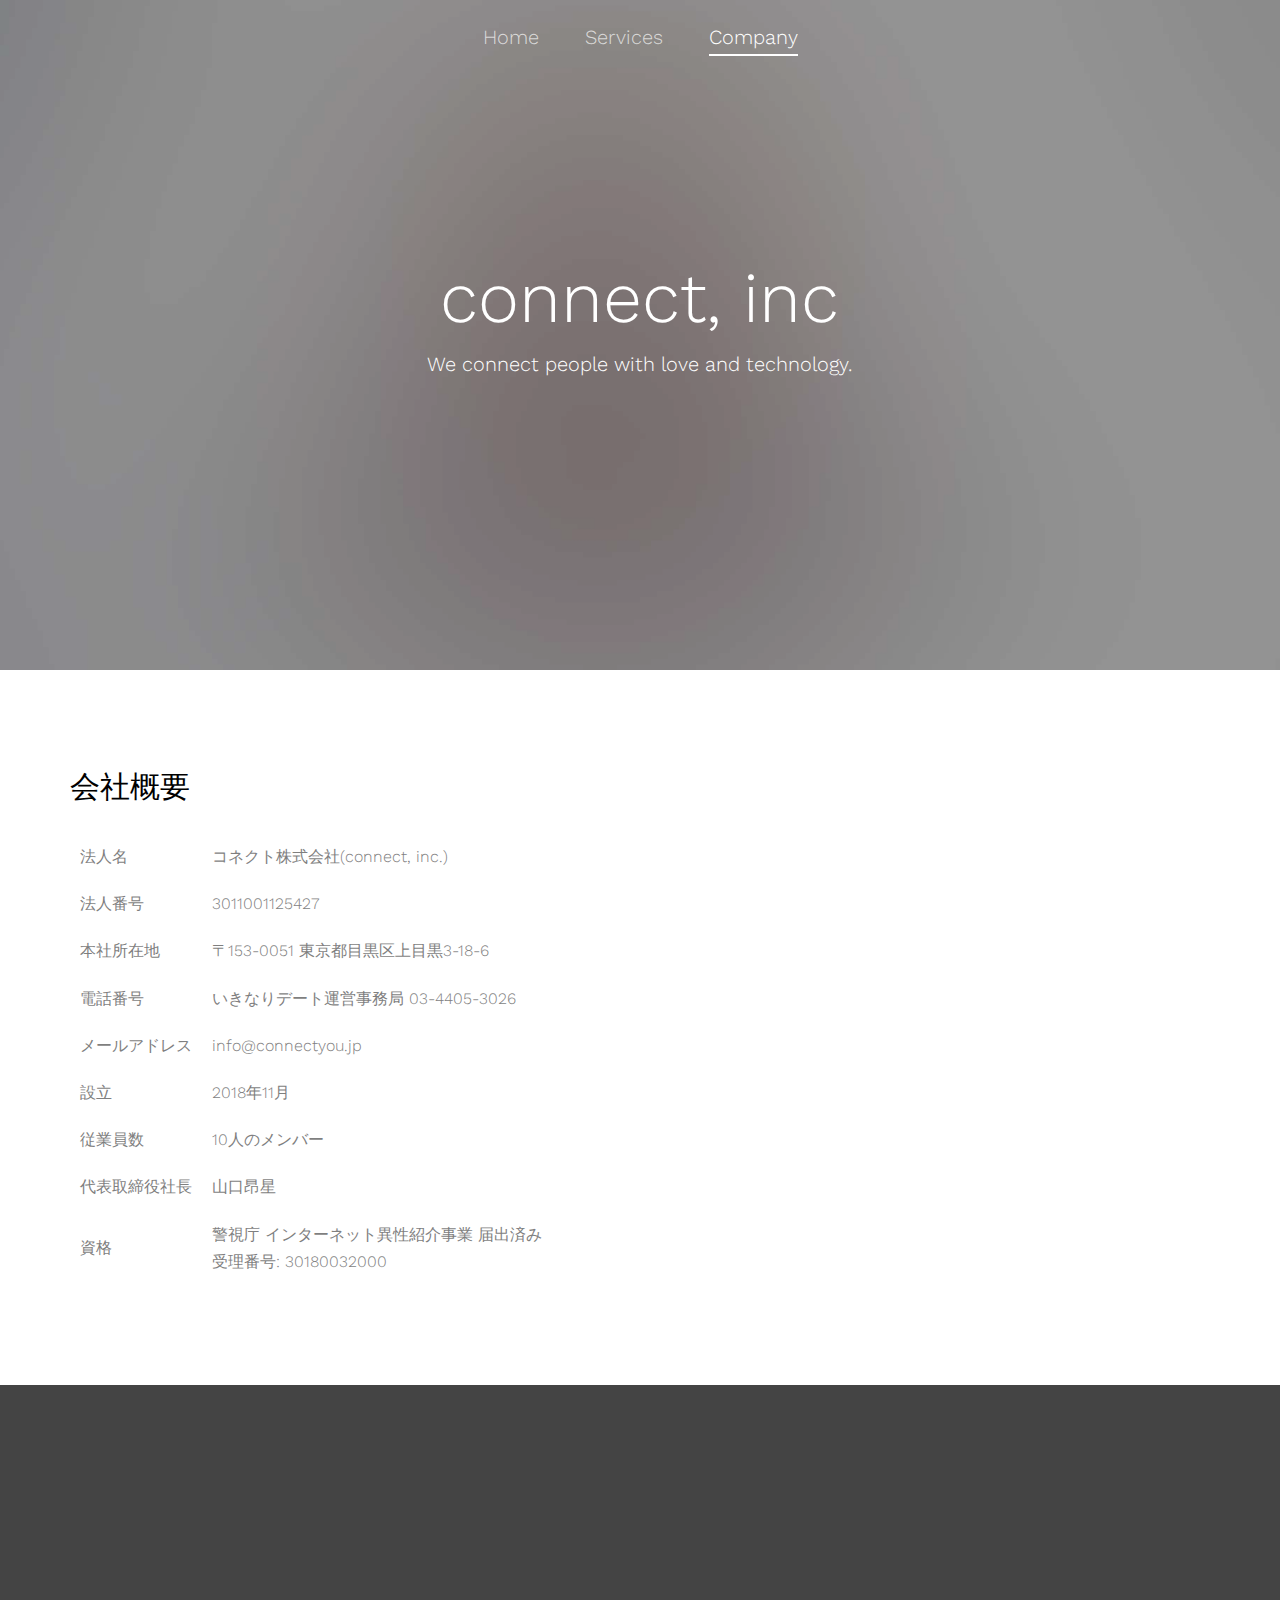
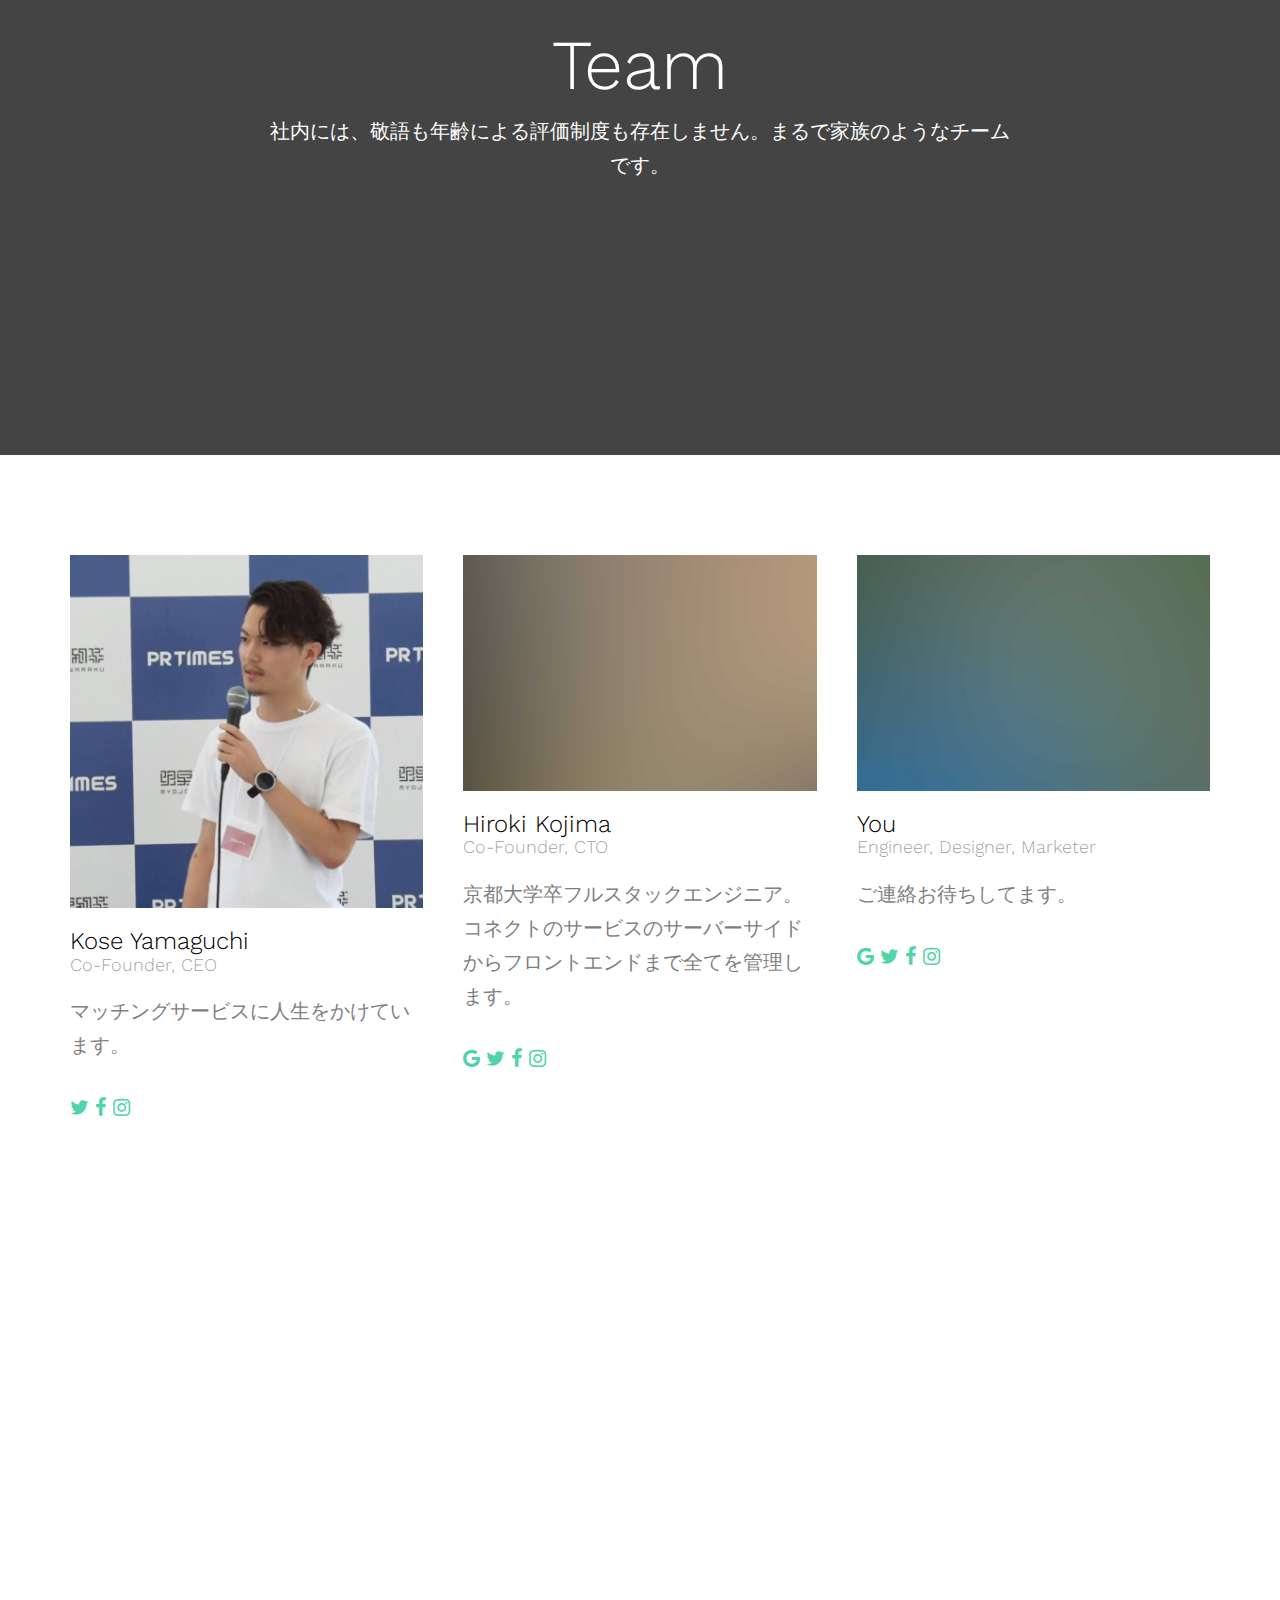
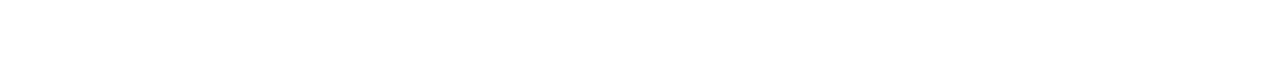
==== commit 116c108f: "Update company" ====
--- a/about.html
+++ b/about.html
@@ -96,22 +96,42 @@
 		<div class="fh5co-section">
 			<div class="container">
 				<div class="row">
-					<div class="col-md-5">
+					<div class="col-md-12">
 						<h2>会社概要</h2>
-						<p>コネクト株式会社(connect, inc.)</p>
-						<p>法人番号: 3011001125427</p>
-						<p>東京都目黒区上目黒3-18-6</p>
-						<p>いきなりデート運営事務局 03-4405-3026</p>
-						<p>info@ikinaridate.com</p>
-						<p>2018/11 に設立</p>
-						<p>10人のメンバー</p>
-						<p>代表取締役 山口昂星</p>
-						<p>警視庁 インターネット異性紹介事業 届出済み　受理番号: 30180032000</p>
-
-					</div>
-					<div class="col-md-7">
+						<table>
+							<tr>
+								<th>法人名</th><td>コネクト株式会社(connect, inc.)</td>
+							</tr>
+							<tr>
+								<th>法人番号</th><td>3011001125427</td>
+							</tr>
+							<tr>
+								<th>本社所在地</th><td>〒153-0051 東京都目黒区上目黒3-18-6</td>
+							</tr>
+							<tr>
+								<th>電話番号</th><td>いきなりデート運営事務局 03-4405-3026</td>
+							</tr>
+							<tr>
+								<th>メールアドレス</th><td>info@connectyou.jp</td>
+							</tr>
+							<tr>
+								<th>設立</th><td>2018年11月</td>
+							</tr>
+							<tr>
+								<th>従業員数</th><td>10人のメンバー</td>
+							</tr>
+							<tr>
+								<th>代表取締役社長</th><td>山口昂星</td>
+							</tr>
+							<tr>
+								<th>資格</th><td>警視庁 インターネット異性紹介事業 届出済み<br>受理番号: 30180032000</td>
+							</tr>
+						</table>
+
+					</div>
+					<!-- <div class="col-md-7">
 						<img src="images/hero_1.jpg" alt="Free HTML5 by FreeHTML5.co" class="img-responsive">
-					</div>
+					</div> -->
 				</div>
 			</div>
 		</div>
--- a/css/style.css
+++ b/css/style.css
@@ -452,4 +452,13 @@
   width: 100%;
   height: 360px; }
 
+table th {
+  font-weight: 400;
+  padding: 10px;
+  font-size: 16px; }
+
+table td {
+  padding: 10px;
+  font-size: 16px; }
+
 /*# sourceMappingURL=style.css.map */
